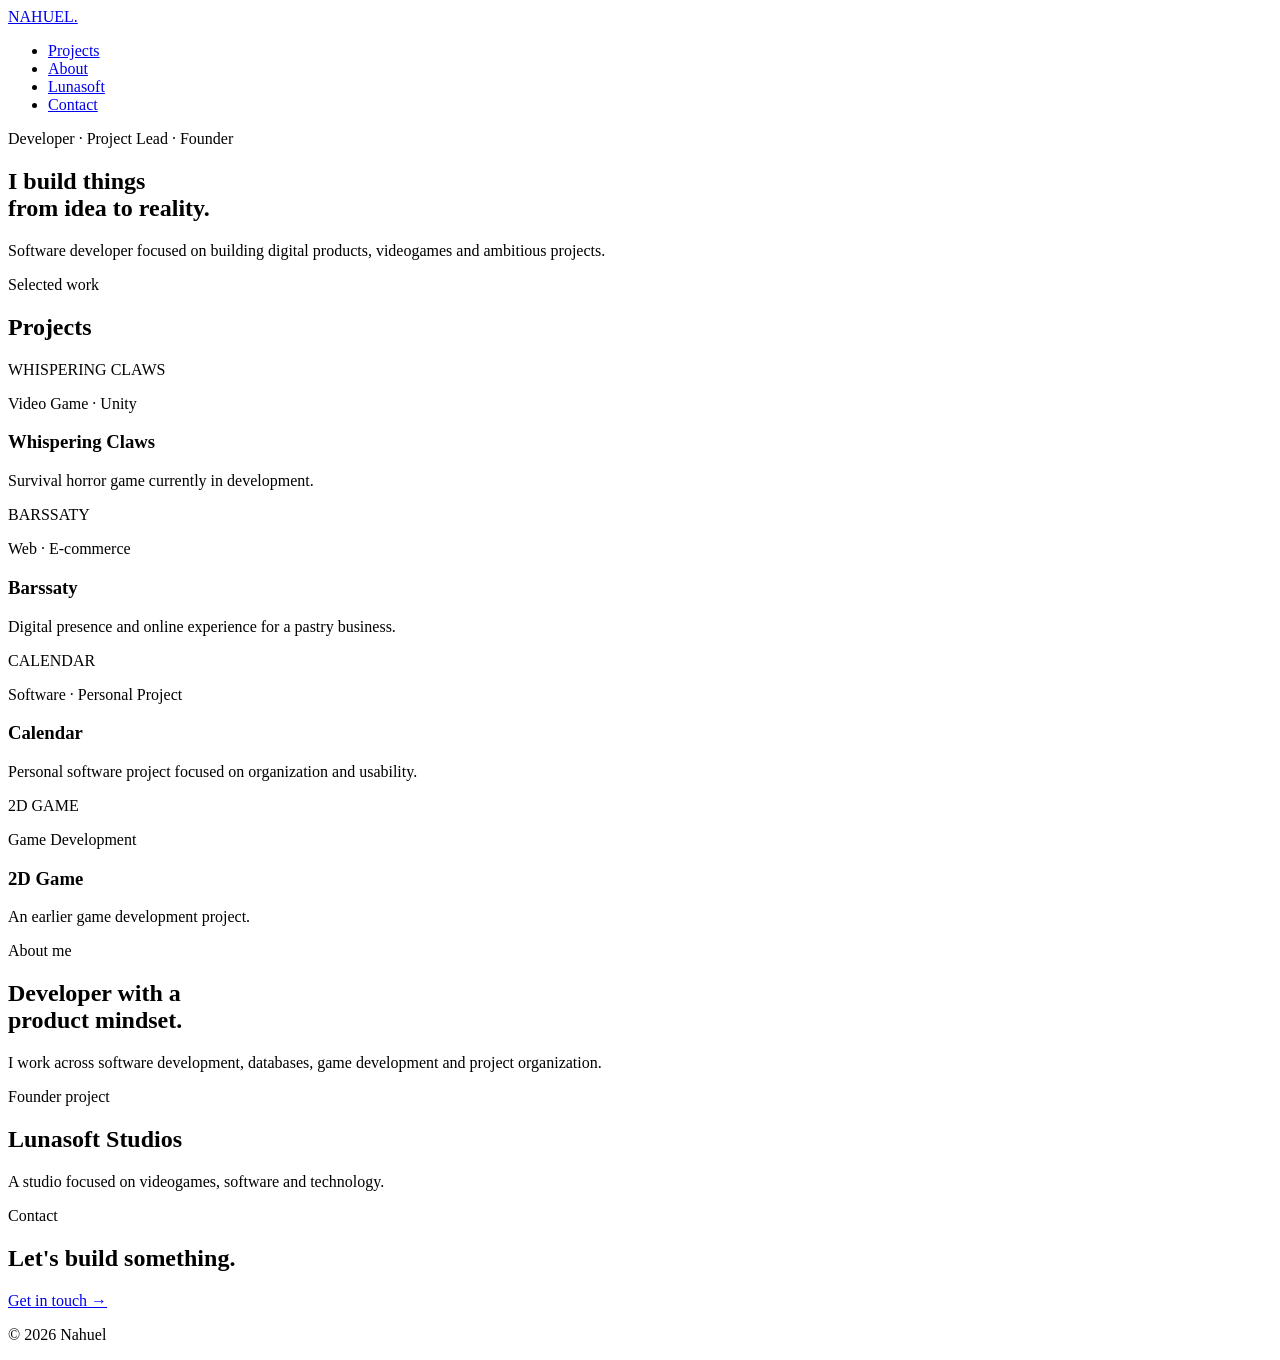
==== index.html @ 661a49e0 "First commit" ====
<!DOCTYPE html>
<html lang="en">
<head>
    <meta charset="UTF-8">
    <meta name="viewport" content="width=device-width, initial-scale=1.0">

    <title>Nahuel — Developer · Project Lead · Founder</title>

    <meta 
        name="description" 
        content="Portfolio of Nahuel — Software Developer, Project Lead and Founder."
    >

    <link rel="stylesheet" href="css/style.css">
</head>

<body>

    <header>
        <nav>
            <a href="/" class="logo">
                NAHUEL.
            </a>

            <ul class="nav-links">
                <li><a href="#projects">Projects</a></li>
                <li><a href="#about">About</a></li>
                <li><a href="#lunasoft">Lunasoft</a></li>
                <li><a href="#contact">Contact</a></li>
            </ul>
        </nav>
    </header>


    <main>

        <!-- HERO -->
        <section id="hero">

            <div class="hero-content">

                <p class="eyebrow">
                    Developer · Project Lead · Founder
                </p>

                <h1>
                    I build things
                    <br>
                    from idea to reality.
                </h1>

                <p class="hero-description">
                    Software developer focused on building digital products,
                    videogames and ambitious projects.
                </p>

            </div>

        </section>


        <!-- PROJECTS -->
        <section id="projects">

            <div class="section-header">
                <p class="eyebrow">Selected work</p>

                <h2>
                    Projects
                </h2>
            </div>


            <div class="projects-grid">

                <!-- Whispering Claws -->
                <article class="project-card">

                    <div class="project-image">
                        <span>WHISPERING CLAWS</span>
                    </div>

                    <div class="project-info">

                        <p class="project-category">
                            Video Game · Unity
                        </p>

                        <h3>
                            Whispering Claws
                        </h3>

                        <p>
                            Survival horror game currently in development.
                        </p>

                    </div>

                </article>


                <!-- Barssaty -->
                <article class="project-card">

                    <div class="project-image">
                        <span>BARSSATY</span>
                    </div>

                    <div class="project-info">

                        <p class="project-category">
                            Web · E-commerce
                        </p>

                        <h3>
                            Barssaty
                        </h3>

                        <p>
                            Digital presence and online experience for a
                            pastry business.
                        </p>

                    </div>

                </article>


                <!-- Calendar -->
                <article class="project-card">

                    <div class="project-image">
                        <span>CALENDAR</span>
                    </div>

                    <div class="project-info">

                        <p class="project-category">
                            Software · Personal Project
                        </p>

                        <h3>
                            Calendar
                        </h3>

                        <p>
                            Personal software project focused on organization
                            and usability.
                        </p>

                    </div>

                </article>


                <!-- 2D Game -->
                <article class="project-card">

                    <div class="project-image">
                        <span>2D GAME</span>
                    </div>

                    <div class="project-info">

                        <p class="project-category">
                            Game Development
                        </p>

                        <h3>
                            2D Game
                        </h3>

                        <p>
                            An earlier game development project.
                        </p>

                    </div>

                </article>

            </div>

        </section>


        <!-- ABOUT -->
        <section id="about">

            <p class="eyebrow">
                About me
            </p>

            <h2>
                Developer with a
                <br>
                product mindset.
            </h2>

            <p>
                I work across software development, databases, game
                development and project organization.
            </p>

        </section>


        <!-- LUNASOFT -->
        <section id="lunasoft">

            <p class="eyebrow">
                Founder project
            </p>

            <h2>
                Lunasoft Studios
            </h2>

            <p>
                A studio focused on videogames, software and technology.
            </p>

        </section>


        <!-- CONTACT -->
        <section id="contact">

            <p class="eyebrow">
                Contact
            </p>

            <h2>
                Let's build something.
            </h2>

            <a href="mailto:TU_EMAIL">
                Get in touch →
            </a>

        </section>

    </main>


    <footer>

        <p>
            © 2026 Nahuel
        </p>

    </footer>


    <script src="js/main.js"></script>

</body>
</html>
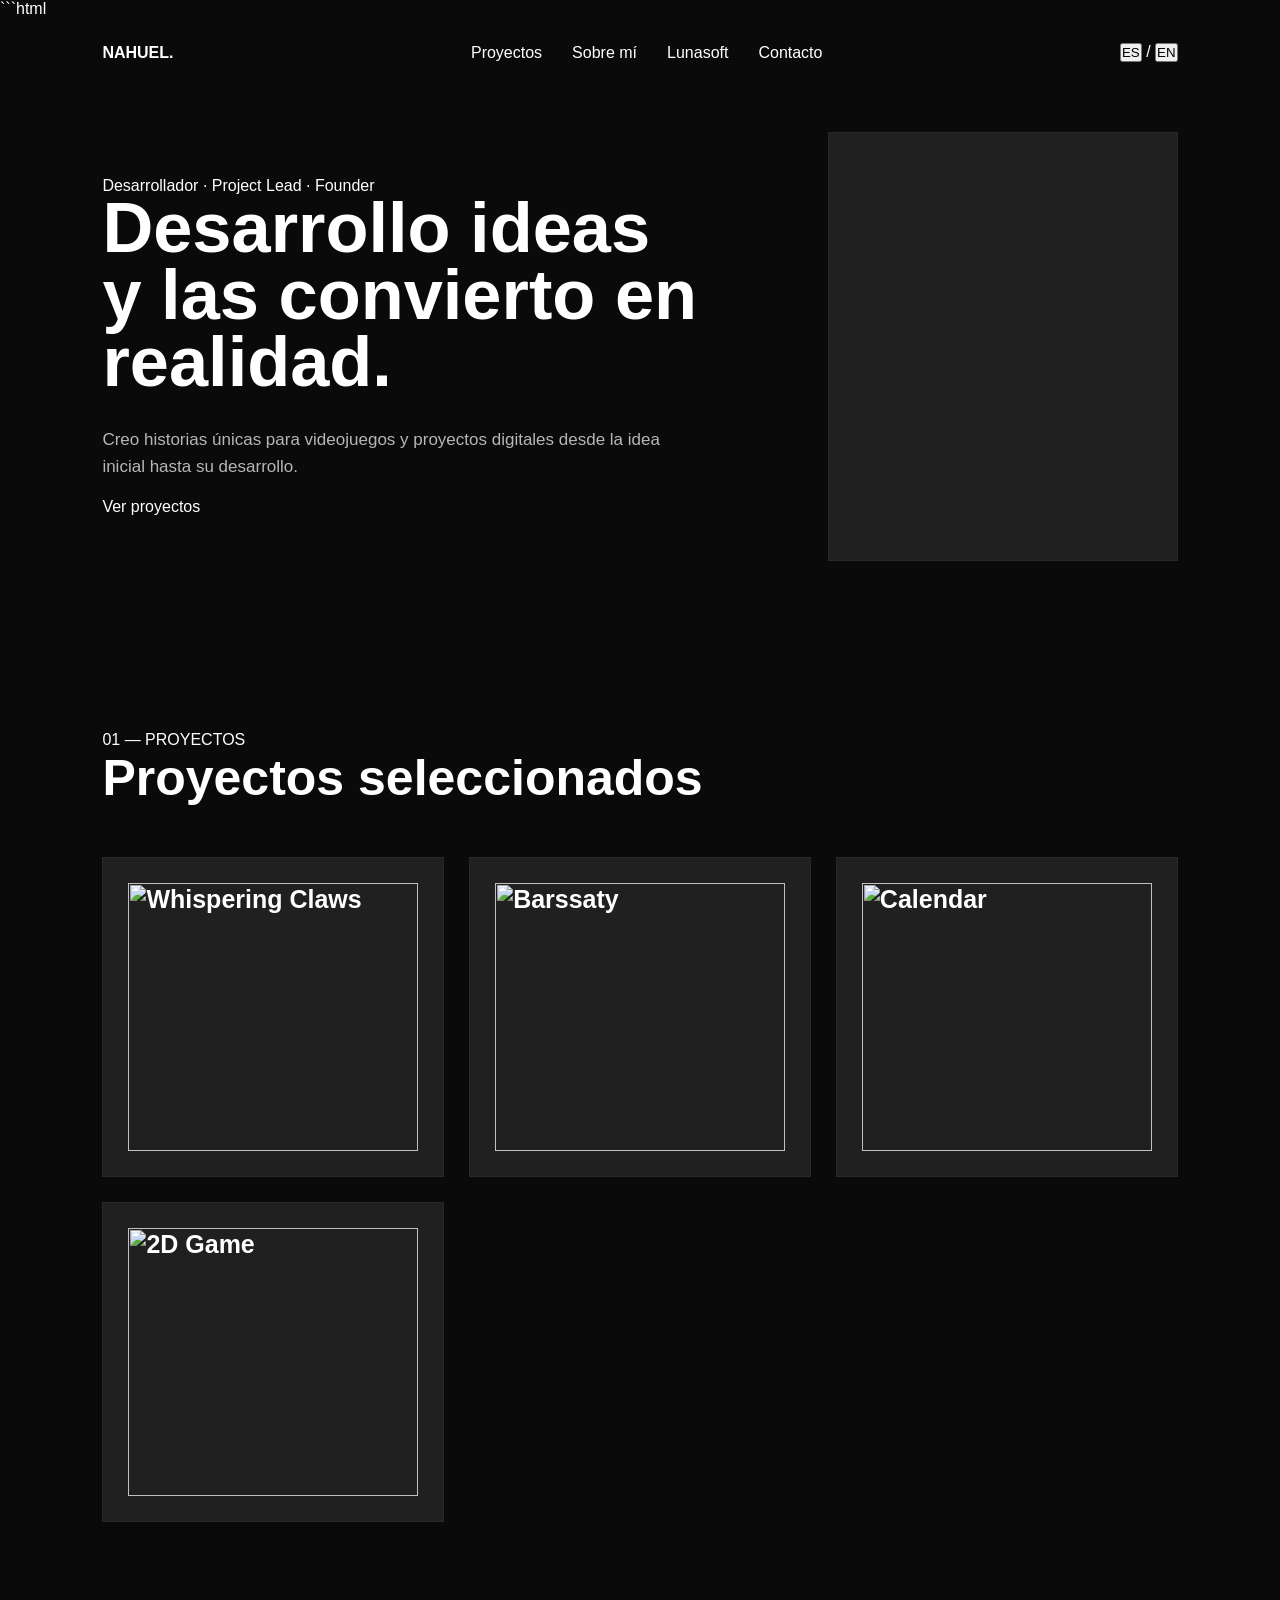
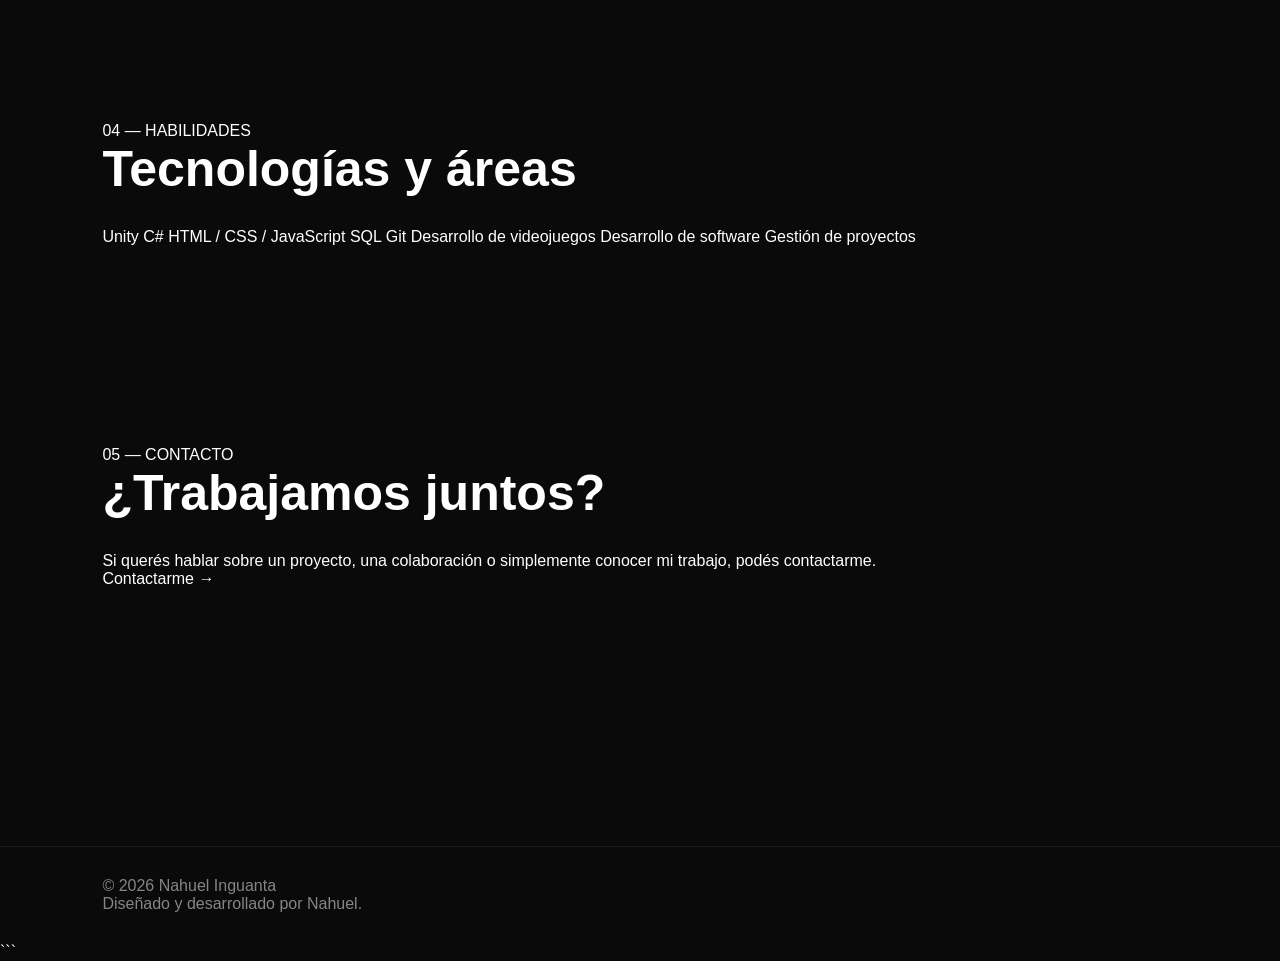
==== commit 182c34e5: "Un cambio para probar." ====
--- a/index.html
+++ b/index.html
@@ -1,257 +1,433 @@
+```html
 <!DOCTYPE html>
-<html lang="en">
+<html lang="es">
+
 <head>
     <meta charset="UTF-8">
     <meta name="viewport" content="width=device-width, initial-scale=1.0">
 
-    <title>Nahuel — Developer · Project Lead · Founder</title>
-
-    <meta 
-        name="description" 
-        content="Portfolio of Nahuel — Software Developer, Project Lead and Founder."
-    >
-
-    <link rel="stylesheet" href="css/style.css">
+    <title>Nahuel Inguanta — Developer · Project Lead · Founder</title>
+
+    <link rel="stylesheet" href="/style.css">
 </head>
 
 <body>
 
+    <!-- =========================
+         NAVBAR
+    ========================== -->
+
     <header>
+
         <nav>
-            <a href="/" class="logo">
+
+            <div class="logo">
                 NAHUEL.
+            </div>
+
+            <div class="nav-links">
+
+                <a href="#projects"
+                   data-es="Proyectos"
+                   data-en="Projects">
+                    Proyectos
+                </a>
+
+                <a href="#about"
+                   data-es="Sobre mí"
+                   data-en="About">
+                    Sobre mí
+                </a>
+
+                <a href="#lunasoft"
+                   data-es="Lunasoft"
+                   data-en="Lunasoft">
+                    Lunasoft
+                </a>
+
+                <a href="#contact"
+                   data-es="Contacto"
+                   data-en="Contact">
+                    Contacto
+                </a>
+
+            </div>
+
+
+            <!-- SELECTOR DE IDIOMA -->
+
+            <div class="language-switch">
+
+                <button id="lang-es">
+                    ES
+                </button>
+
+                <span>/</span>
+
+                <button id="lang-en">
+                    EN
+                </button>
+
+            </div>
+
+        </nav>
+
+    </header>
+
+
+    <!-- =========================
+         HERO
+    ========================== -->
+
+    <main>
+
+        <section class="hero">
+
+            <div class="hero-content">
+
+            <p class="hero-role"
+               data-es="Desarrollador · Project Lead · Founder"
+               data-en="Developer · Project Lead · Founder">
+                Desarrollador · Project Lead · Founder
+            </p>
+
+
+            <h1
+                data-es="Desarrollo ideas y las convierto en realidad."
+                data-en="I turn ideas into reality.">
+                Desarrollo ideas
+                <br>
+                y las convierto en realidad.
+            </h1>
+
+
+            <p class="hero-description"
+               data-es="Creo historias únicas para videojuegos y proyectos digitales desde la idea inicial hasta su desarrollo."
+               data-en="I create unique stories for video games and digital projects from the initial idea to development.">
+                Creo historias únicas para videojuegos y proyectos digitales desde la idea inicial hasta su desarrollo.
+            </p>
+            <br>
+
+            <a href="#projects"
+               class="hero-button"
+               data-es="Ver proyectos"
+               data-en="View projects">
+                Ver proyectos
             </a>
 
-            <ul class="nav-links">
-                <li><a href="#projects">Projects</a></li>
-                <li><a href="#about">About</a></li>
-                <li><a href="#lunasoft">Lunasoft</a></li>
-                <li><a href="#contact">Contact</a></li>
-            </ul>
-        </nav>
-    </header>
-
-
-    <main>
-
-        <!-- HERO -->
-        <section id="hero">
-
-            <div class="hero-content">
-
-                <p class="eyebrow">
-                    Developer · Project Lead · Founder
-                </p>
-
-                <h1>
-                    I build things
-                    <br>
-                    from idea to reality.
-                </h1>
-
-                <p class="hero-description">
-                    Software developer focused on building digital products,
-                    videogames and ambitious projects.
-                </p>
-
-            </div>
+            </div>
+
+            <!-- Cuando tengas tu foto, reemplazá este div por: <img src="assets/images/nahuel.jpg" alt="Nahuel Inguanta"> -->
+            <div class="hero-photo" aria-label="Espacio reservado para tu fotografía"></div>
 
         </section>
 
 
-        <!-- PROJECTS -->
-        <section id="projects">
+        <!-- =========================
+             PROJECTS
+        ========================== -->
+
+        <section id="projects" class="projects">
+
+    <div class="section-header">
+
+        <p
+            data-es="01 — PROYECTOS"
+            data-en="01 — PROJECTS">
+            01 — PROYECTOS
+        </p>
+
+        <h2
+            data-es="Proyectos seleccionados"
+            data-en="Selected projects">
+            Proyectos seleccionados
+        </h2>
+
+    </div>
+
+
+    <div class="projects-grid">
+
+        <!-- WHISPERING CLAWS -->
+
+        <a href="projects/whispering-claws.html" class="project-card">
+
+            <div class="project-image">
+                <img
+                    src="assets/images/whispering-claws.jpg"
+                    alt="Whispering Claws">
+            </div>
+
+            <div class="project-info">
+
+                <span
+                    data-es="Videojuego · Horror"
+                    data-en="Video game · Horror">
+                    Videojuego · Horror
+                </span>
+
+                <h3>
+                    Whispering Claws
+                </h3>
+
+                <p
+                    data-es="Videojuego de horror en primera persona desarrollado en Unity."
+                    data-en="First-person horror game developed in Unity.">
+                    Videojuego de horror en primera persona desarrollado en Unity.
+                </p>
+
+                <span class="project-link"
+                    data-es="Ver proyecto →"
+                    data-en="View project →">
+                    Ver proyecto →
+                </span>
+
+            </div>
+
+        </a>
+
+
+        <!-- BARSSATY -->
+
+        <a href="projects/barssaty.html" class="project-card">
+
+            <div class="project-image">
+                <img
+                    src="assets/images/barssaty.jpg"
+                    alt="Barssaty">
+            </div>
+
+            <div class="project-info">
+
+                <span
+                    data-es="Desarrollo web"
+                    data-en="Web development">
+                    Desarrollo web
+                </span>
+
+                <h3>
+                    Barssaty
+                </h3>
+
+                <p
+                    data-es="Sitio web para un emprendimiento de pastelería."
+                    data-en="Website for a pastry business.">
+                    Sitio web para un emprendimiento de pastelería.
+                </p>
+
+                <span class="project-link"
+                    data-es="Ver proyecto →"
+                    data-en="View project →">
+                    Ver proyecto →
+                </span>
+
+            </div>
+
+        </a>
+
+
+        <!-- CALENDAR -->
+
+        <a href="projects/calendar.html" class="project-card">
+
+            <div class="project-image">
+                <img
+                    src="assets/images/calendar.jpg"
+                    alt="Calendar">
+            </div>
+
+            <div class="project-info">
+
+                <span
+                    data-es="Software · Aplicación"
+                    data-en="Software · Application">
+                    Software · Aplicación
+                </span>
+
+                <h3>
+                    Calendar
+                </h3>
+
+                <p
+                    data-es="Aplicación para organizar eventos y fechas."
+                    data-en="Application for organizing events and dates.">
+                    Aplicación para organizar eventos y fechas.
+                </p>
+
+                <span class="project-link"
+                    data-es="Ver proyecto →"
+                    data-en="View project →">
+                    Ver proyecto →
+                </span>
+
+            </div>
+
+        </a>
+
+
+        <!-- 2D GAME -->
+
+        <a href="projects/2d-game.html" class="project-card">
+
+            <div class="project-image">
+                <img
+                    src="assets/images/2d-game.jpg"
+                    alt="2D Game">
+            </div>
+
+            <div class="project-info">
+
+                <span
+                    data-es="Videojuego · 2D"
+                    data-en="Video game · 2D">
+                    Videojuego · 2D
+                </span>
+
+                <h3>
+                    2D Game
+                </h3>
+
+                <p
+                    data-es="Videojuego 2D desarrollado como proyecto personal."
+                    data-en="2D video game developed as a personal project.">
+                    Videojuego 2D desarrollado como proyecto personal.
+                </p>
+
+                <span class="project-link"
+                    data-es="Ver proyecto →"
+                    data-en="View project →">
+                    Ver proyecto →
+                </span>
+
+            </div>
+
+        </a>
+
+
+    </div>
+
+</section>
+
+
+        <!-- =========================
+             SKILLS
+        ========================== -->
+
+        <section class="skills">
 
             <div class="section-header">
-                <p class="eyebrow">Selected work</p>
-
-                <h2>
-                    Projects
+
+                <p
+                    data-es="04 — HABILIDADES"
+                    data-en="04 — SKILLS">
+                    04 — HABILIDADES
+                </p>
+
+                <h2
+                    data-es="Tecnologías y áreas"
+                    data-en="Technologies and areas">
+                    Tecnologías y áreas
                 </h2>
-            </div>
-
-
-            <div class="projects-grid">
-
-                <!-- Whispering Claws -->
-                <article class="project-card">
-
-                    <div class="project-image">
-                        <span>WHISPERING CLAWS</span>
-                    </div>
-
-                    <div class="project-info">
-
-                        <p class="project-category">
-                            Video Game · Unity
-                        </p>
-
-                        <h3>
-                            Whispering Claws
-                        </h3>
-
-                        <p>
-                            Survival horror game currently in development.
-                        </p>
-
-                    </div>
-
-                </article>
-
-
-                <!-- Barssaty -->
-                <article class="project-card">
-
-                    <div class="project-image">
-                        <span>BARSSATY</span>
-                    </div>
-
-                    <div class="project-info">
-
-                        <p class="project-category">
-                            Web · E-commerce
-                        </p>
-
-                        <h3>
-                            Barssaty
-                        </h3>
-
-                        <p>
-                            Digital presence and online experience for a
-                            pastry business.
-                        </p>
-
-                    </div>
-
-                </article>
-
-
-                <!-- Calendar -->
-                <article class="project-card">
-
-                    <div class="project-image">
-                        <span>CALENDAR</span>
-                    </div>
-
-                    <div class="project-info">
-
-                        <p class="project-category">
-                            Software · Personal Project
-                        </p>
-
-                        <h3>
-                            Calendar
-                        </h3>
-
-                        <p>
-                            Personal software project focused on organization
-                            and usability.
-                        </p>
-
-                    </div>
-
-                </article>
-
-
-                <!-- 2D Game -->
-                <article class="project-card">
-
-                    <div class="project-image">
-                        <span>2D GAME</span>
-                    </div>
-
-                    <div class="project-info">
-
-                        <p class="project-category">
-                            Game Development
-                        </p>
-
-                        <h3>
-                            2D Game
-                        </h3>
-
-                        <p>
-                            An earlier game development project.
-                        </p>
-
-                    </div>
-
-                </article>
+
+            </div>
+
+
+            <div class="skills-list">
+
+                <span>Unity</span>
+                <span>C#</span>
+                <span>HTML / CSS / JavaScript</span>
+                <span>SQL</span>
+                <span>Git</span>
+                <span
+                    data-es="Desarrollo de videojuegos"
+                    data-en="Game development">
+                    Desarrollo de videojuegos
+                </span>
+
+                <span
+                    data-es="Desarrollo de software"
+                    data-en="Software development">
+                    Desarrollo de software
+                </span>
+
+                <span
+                    data-es="Gestión de proyectos"
+                    data-en="Project management">
+                    Gestión de proyectos
+                </span>
 
             </div>
 
         </section>
 
 
-        <!-- ABOUT -->
-        <section id="about">
-
-            <p class="eyebrow">
-                About me
+        <!-- =========================
+             CONTACT
+        ========================== -->
+
+        <section id="contact" class="contact">
+
+            <div class="section-header">
+
+                <p
+                    data-es="05 — CONTACTO"
+                    data-en="05 — CONTACT">
+                    05 — CONTACTO
+                </p>
+
+                <h2
+                    data-es="¿Trabajamos juntos?"
+                    data-en="Let's build something together.">
+                    ¿Trabajamos juntos?
+                </h2>
+
+            </div>
+
+
+            <p
+                data-es="Si querés hablar sobre un proyecto, una colaboración o simplemente conocer mi trabajo, podés contactarme."
+                data-en="If you'd like to talk about a project, a collaboration, or simply learn more about my work, feel free to contact me.">
+                Si querés hablar sobre un proyecto, una colaboración
+                o simplemente conocer mi trabajo, podés contactarme.
             </p>
 
-            <h2>
-                Developer with a
-                <br>
-                product mindset.
-            </h2>
-
-            <p>
-                I work across software development, databases, game
-                development and project organization.
-            </p>
+
+            <a href="mailto:tuemail@email.com"
+               data-es="Contactarme →"
+               data-en="Get in touch →">
+                Contactarme →
+            </a>
 
         </section>
 
-
-        <!-- LUNASOFT -->
-        <section id="lunasoft">
-
-            <p class="eyebrow">
-                Founder project
-            </p>
-
-            <h2>
-                Lunasoft Studios
-            </h2>
-
-            <p>
-                A studio focused on videogames, software and technology.
-            </p>
-
-        </section>
-
-
-        <!-- CONTACT -->
-        <section id="contact">
-
-            <p class="eyebrow">
-                Contact
-            </p>
-
-            <h2>
-                Let's build something.
-            </h2>
-
-            <a href="mailto:TU_EMAIL">
-                Get in touch →
-            </a>
-
-        </section>
-
     </main>
 
 
+    <!-- =========================
+         FOOTER
+    ========================== -->
+
     <footer>
 
         <p>
-            © 2026 Nahuel
+            © 2026 Nahuel Inguanta
         </p>
 
+        <p
+            data-es="Diseñado y desarrollado por Nahuel."
+            data-en="Designed and developed by Nahuel.">
+            Diseñado y desarrollado por Nahuel.
+        </p>
+
     </footer>
 
 
-    <script src="js/main.js"></script>
+    <!-- JAVASCRIPT -->
+
+    <script src="/main.js"></script>
 
 </body>
-</html>+
+</html>
+```
--- a/style.css
+++ b/style.css
@@ -0,0 +1,124 @@
+* {
+    margin: 0;
+    padding: 0;
+    box-sizing: border-box;
+}
+
+html { scroll-behavior: smooth; }
+body { font-family: Arial, sans-serif; background: #0a0a0a; color: #ffffff; }
+a { color: inherit; text-decoration: none; }
+ul { list-style: none; }
+section { padding: 100px 8%; }
+nav { padding: 25px 8%; display: flex; justify-content: space-between; align-items: center; }
+.logo { font-weight: bold; }
+.nav-links { display: flex; gap: 30px; }
+.hero-content { max-width: 900px; padding: 100px 0; }
+.eyebrow { text-transform: uppercase; letter-spacing: 0.15em; font-size: 12px; margin-bottom: 20px; opacity: 0.6; }
+h1 { font-size: clamp(50px, 8vw, 100px); line-height: 0.95; margin-bottom: 30px; }
+h2 { font-size: 50px; margin-bottom: 30px; }
+.hero-description { max-width: 600px; font-size: 20px; line-height: 1.6; opacity: 0.7; }
+.projects-grid { display: grid; grid-template-columns: repeat(2, 1fr); gap: 25px; margin-top: 50px; }
+.project-card { border: 1px solid #292929; background: #111111; }
+.project-image { height: 300px; display: flex; align-items: flex-end; padding: 25px; background: #202020; font-size: 25px; font-weight: bold; }
+.project-info { padding: 25px; }
+.project-category { font-size: 12px; opacity: 0.5; margin-bottom: 10px; }
+.project-info h3 { font-size: 24px; margin-bottom: 10px; }
+.project-info p { opacity: 0.6; }
+#about { max-width: 1000px; }
+#lunasoft { background: #111111; }
+#contact { min-height: 500px; }
+footer { padding: 30px 8%; border-top: 1px solid #292929; opacity: 0.5; }
+
+/* Distribución: se mantiene la estética original y solo cambia el tamaño/orden de los bloques. */
+.hero {
+    display: grid;
+    grid-template-columns: minmax(0, 2fr) minmax(220px, 1fr);
+    gap: 25px;
+    align-items: stretch;
+    padding-top: 45px;
+    padding-bottom: 70px;
+}
+
+.hero-content {
+    max-width: none;
+    padding: 45px 0;
+}
+
+.hero h1 { font-size: clamp(46px, 5.5vw, 78px); }
+.hero .hero-description { font-size: 17px; }
+
+.hero-photo {
+    min-height: 360px;
+    background: #202020;
+    border: 1px solid #292929;
+}
+
+.projects-grid {
+    grid-template-columns: repeat(3, minmax(0, 1fr));
+    gap: 25px;
+    overflow: visible;
+}
+
+.project-card {
+    position: relative;
+    height: 320px;
+    overflow: hidden;
+    transition: transform 380ms cubic-bezier(.2, .75, .25, 1), background-color 380ms ease;
+}
+
+.project-card:nth-child(3n + 1):hover {
+    transform: scaleX(2.1);
+    transform-origin: left center;
+    z-index: 1;
+}
+
+.project-card:nth-child(3n + 2):hover {
+    transform: scaleX(1.7);
+    transform-origin: center;
+    z-index: 1;
+}
+
+.project-card:nth-child(3n):hover {
+    transform: scaleX(2.1);
+    transform-origin: right center;
+    z-index: 1;
+}
+
+.project-image {
+    position: absolute;
+    inset: 0;
+    height: auto;
+    transition: opacity 250ms ease;
+}
+
+.project-image img {
+    width: 100%;
+    height: 100%;
+    object-fit: cover;
+}
+
+.project-info {
+    position: relative;
+    height: 100%;
+    display: flex;
+    flex-direction: column;
+    justify-content: flex-end;
+    opacity: 0;
+    transform: translateY(16px);
+    transition: opacity 220ms ease 80ms, transform 300ms ease 80ms;
+}
+
+.project-card:hover { background: #111111; }
+.project-card:hover .project-image { opacity: .2; }
+.project-card:hover .project-info { opacity: 1; transform: translateY(0); }
+
+@media (max-width: 760px) {
+    .hero { grid-template-columns: 1fr; }
+    .hero-photo { min-height: 280px; }
+    .projects-grid { grid-template-columns: repeat(2, minmax(0, 1fr)); }
+}
+
+@media (max-width: 520px) {
+    .projects-grid { grid-template-columns: 1fr; }
+    .project-card:hover { transform: none; }
+}
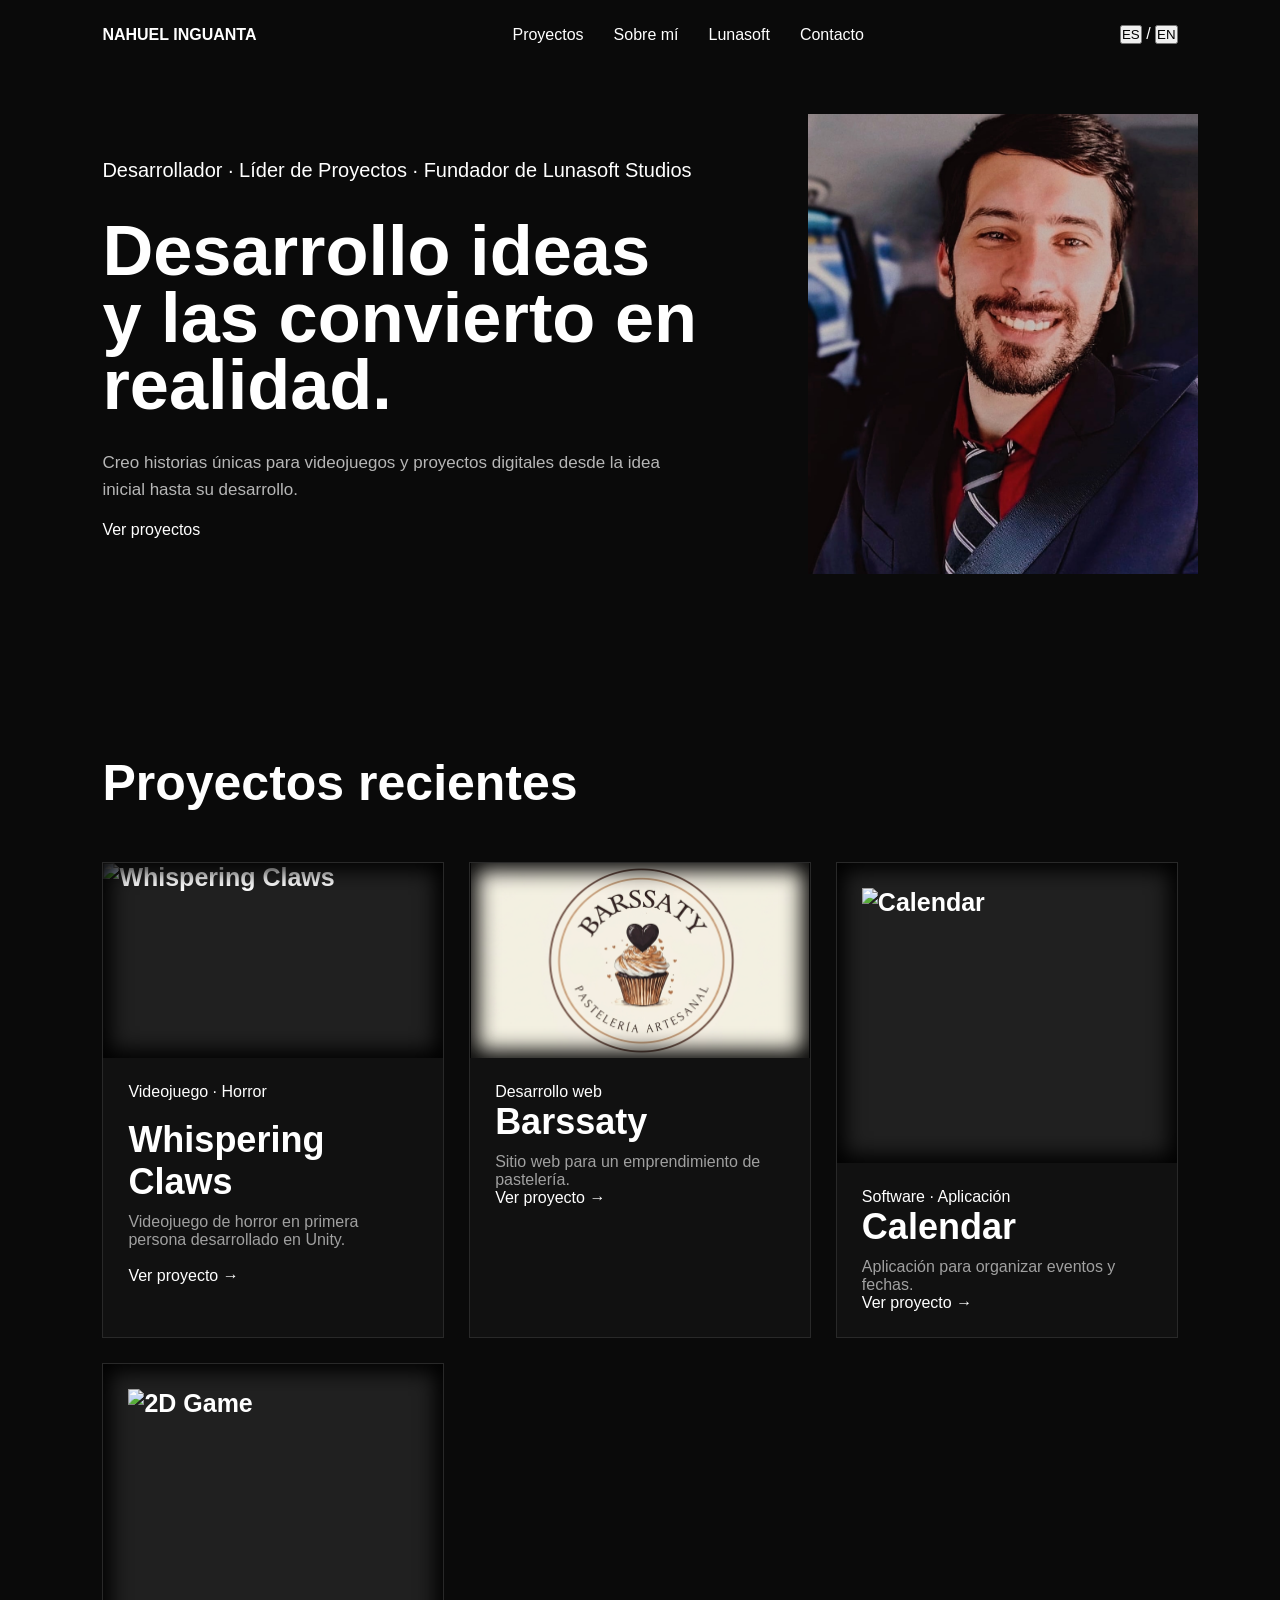
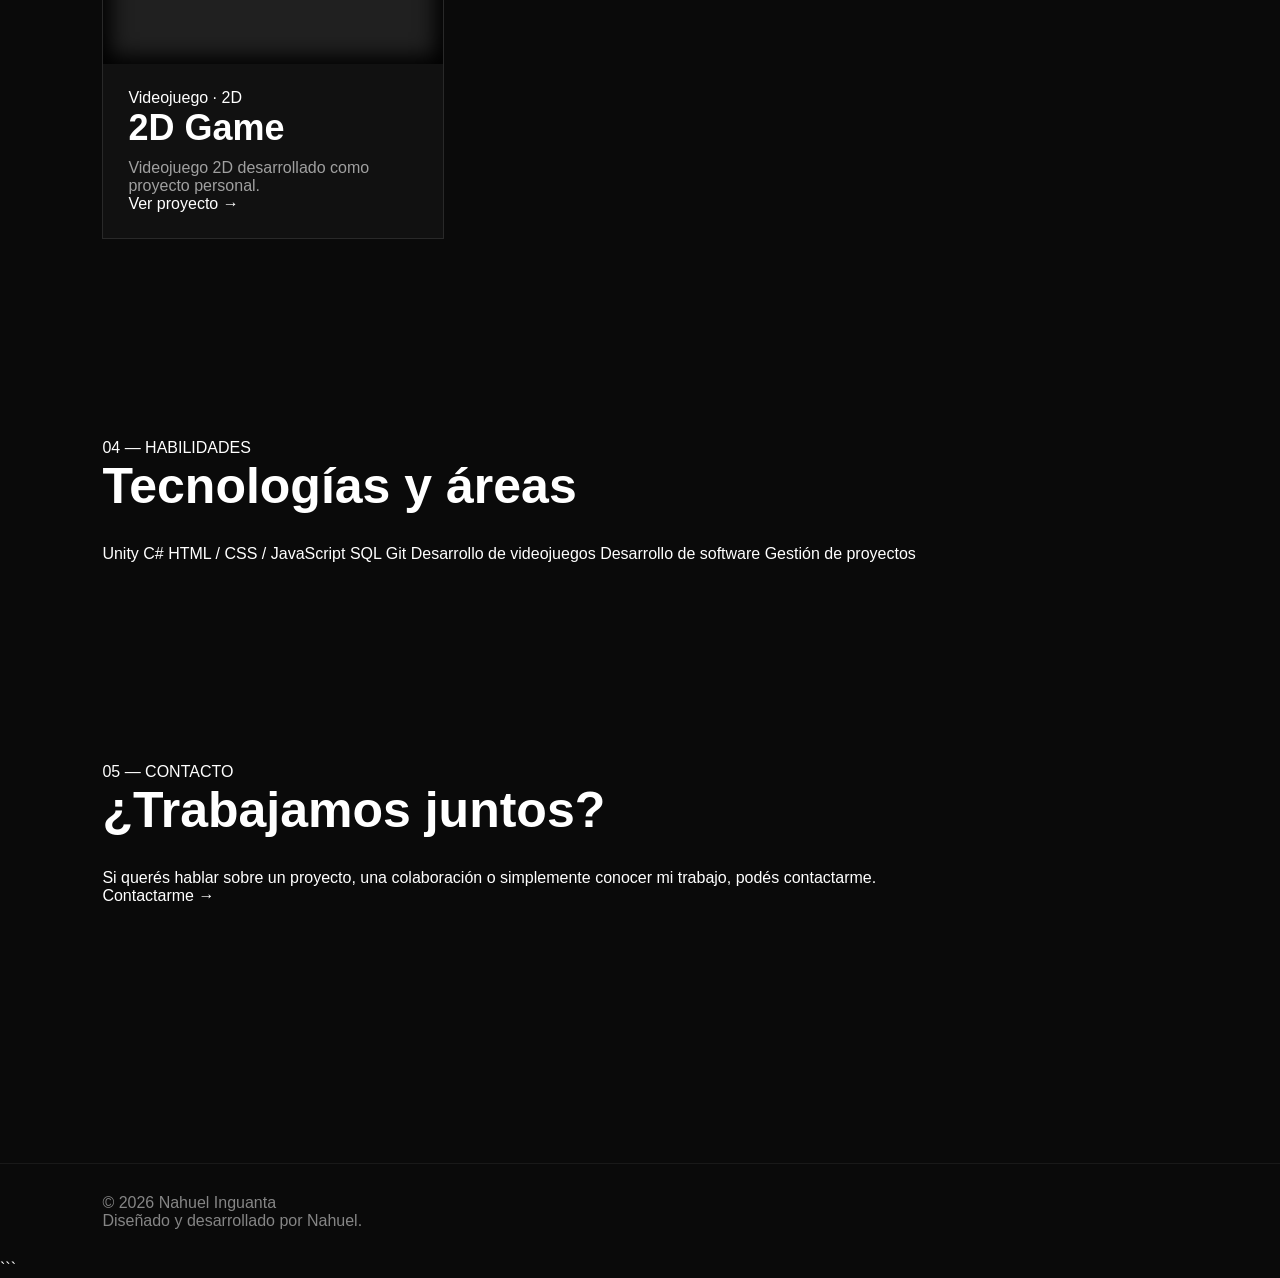
==== commit 0a8c915a: "Se ajustaron imágenes y cambios en el portfolio." ====
--- a/index.html
+++ b/index.html
@@ -1,4 +1,3 @@
-```html
 <!DOCTYPE html>
 <html lang="es">
 
@@ -22,7 +21,7 @@
         <nav>
 
             <div class="logo">
-                NAHUEL.
+                NAHUEL INGUANTA
             </div>
 
             <div class="nav-links">
@@ -35,7 +34,7 @@
 
                 <a href="#about"
                    data-es="Sobre mí"
-                   data-en="About">
+                   data-en="About me">
                     Sobre mí
                 </a>
 
@@ -86,15 +85,16 @@
             <div class="hero-content">
 
             <p class="hero-role"
-               data-es="Desarrollador · Project Lead · Founder"
-               data-en="Developer · Project Lead · Founder">
-                Desarrollador · Project Lead · Founder
-            </p>
+               data-es="Desarrollador · Líder de Proyectos · Fundador de Lunasoft Studios"
+               data-en="Developer · Project Lead · Founder of Lunasoft Studios">
+                Desarrollador · Líder de Proyectos · Fundador de Lunasoft Studios
+            </p><br>
+            <br>
 
 
             <h1
                 data-es="Desarrollo ideas y las convierto en realidad."
-                data-en="I turn ideas into reality.">
+                data-en="I develop ideas and adapt them into reality.">
                 Desarrollo ideas
                 <br>
                 y las convierto en realidad.
@@ -117,8 +117,9 @@
 
             </div>
 
-            <!-- Cuando tengas tu foto, reemplazá este div por: <img src="assets/images/nahuel.jpg" alt="Nahuel Inguanta"> -->
-            <div class="hero-photo" aria-label="Espacio reservado para tu fotografía"></div>
+            <div class="hero-photo">
+                <img src="./Images/Portfolio_image.jpg" alt="Nahuel Inguanta">
+            </div>
 
         </section>
 
@@ -130,17 +131,10 @@
         <section id="projects" class="projects">
 
     <div class="section-header">
-
-        <p
-            data-es="01 — PROYECTOS"
-            data-en="01 — PROJECTS">
-            01 — PROYECTOS
-        </p>
-
         <h2
-            data-es="Proyectos seleccionados"
-            data-en="Selected projects">
-            Proyectos seleccionados
+            data-es="Proyectos recientes"
+            data-en="Recent projects">
+            Proyectos recientes
         </h2>
 
     </div>
@@ -154,8 +148,9 @@
 
             <div class="project-image">
                 <img
-                    src="assets/images/whispering-claws.jpg"
-                    alt="Whispering Claws">
+                    src="./Images/whispering_claws.jpg"
+                    alt="Whispering Claws"
+                    class="whispering-image">
             </div>
 
             <div class="project-info">
@@ -165,6 +160,8 @@
                     data-en="Video game · Horror">
                     Videojuego · Horror
                 </span>
+                <br>
+                <br>
 
                 <h3>
                     Whispering Claws
@@ -175,7 +172,7 @@
                     data-en="First-person horror game developed in Unity.">
                     Videojuego de horror en primera persona desarrollado en Unity.
                 </p>
-
+                <br>
                 <span class="project-link"
                     data-es="Ver proyecto →"
                     data-en="View project →">
@@ -193,8 +190,9 @@
 
             <div class="project-image">
                 <img
-                    src="assets/images/barssaty.jpg"
-                    alt="Barssaty">
+                    src="./Images/Barssaty.jpeg"
+                    alt="Barssaty"
+                    class="barssaty-image">
             </div>
 
             <div class="project-info">
--- a/style.css
+++ b/style.css
@@ -22,7 +22,7 @@
 .project-image { height: 300px; display: flex; align-items: flex-end; padding: 25px; background: #202020; font-size: 25px; font-weight: bold; }
 .project-info { padding: 25px; }
 .project-category { font-size: 12px; opacity: 0.5; margin-bottom: 10px; }
-.project-info h3 { font-size: 24px; margin-bottom: 10px; }
+.project-info h3 { font-size: 36px; margin-bottom: 10px; }
 .project-info p { opacity: 0.6; }
 #about { max-width: 1000px; }
 #lunasoft { background: #111111; }
@@ -32,7 +32,7 @@
 /* Distribución: se mantiene la estética original y solo cambia el tamaño/orden de los bloques. */
 .hero {
     display: grid;
-    grid-template-columns: minmax(0, 2fr) minmax(220px, 1fr);
+    grid-template-columns: minmax(0, 1.55fr) minmax(280px, 1fr);
     gap: 25px;
     align-items: stretch;
     padding-top: 45px;
@@ -48,10 +48,20 @@
 .hero .hero-description { font-size: 17px; }
 
 .hero-photo {
-    min-height: 360px;
-    background: #202020;
-    border: 1px solid #292929;
+    width: 390px;
+    height: 460px;
+    min-width: 0;
+    overflow: hidden;
+    margin-left: 42px;
 }
+
+.hero-photo img {
+    display: block;
+    width: 100%;
+    height: 100%;
+    object-fit: cover;
+}
+
 
 .projects-grid {
     grid-template-columns: repeat(3, minmax(0, 1fr));
@@ -61,34 +71,28 @@
 
 .project-card {
     position: relative;
-    height: 320px;
-    overflow: hidden;
-    transition: transform 380ms cubic-bezier(.2, .75, .25, 1), background-color 380ms ease;
+    overflow: visible;
+    transition: transform 220ms ease, border-color 220ms ease, box-shadow 220ms ease;
 }
 
-.project-card:nth-child(3n + 1):hover {
-    transform: scaleX(2.1);
-    transform-origin: left center;
-    z-index: 1;
-}
-
-.project-card:nth-child(3n + 2):hover {
-    transform: scaleX(1.7);
-    transform-origin: center;
-    z-index: 1;
-}
-
-.project-card:nth-child(3n):hover {
-    transform: scaleX(2.1);
-    transform-origin: right center;
+.project-card:hover {
+    transform: scale(1.025);
+    border-color: #ffffff;
+    box-shadow: 0 0 0 1px #ffffff, 0 0 22px rgba(255, 255, 255, .35);
     z-index: 1;
 }
 
 .project-image {
+    position: relative;
+    height: 300px;
+}
+
+.project-image::after {
+    content: "";
     position: absolute;
     inset: 0;
-    height: auto;
-    transition: opacity 250ms ease;
+    pointer-events: none;
+    box-shadow: inset 0 0 20px 8px rgba(0, 0, 0, 0.98);
 }
 
 .project-image img {
@@ -99,26 +103,39 @@
 
 .project-info {
     position: relative;
-    height: 100%;
-    display: flex;
-    flex-direction: column;
-    justify-content: flex-end;
-    opacity: 0;
-    transform: translateY(16px);
-    transition: opacity 220ms ease 80ms, transform 300ms ease 80ms;
+    height: auto;
+    display: block;
+    opacity: 1;
+    transform: none;
+    transition: none;
 }
-
-.project-card:hover { background: #111111; }
-.project-card:hover .project-image { opacity: .2; }
-.project-card:hover .project-info { opacity: 1; transform: translateY(0); }
 
 @media (max-width: 760px) {
     .hero { grid-template-columns: 1fr; }
-    .hero-photo { min-height: 280px; }
+    .hero-photo { width: 100%; max-width: 358px; height: 360px; margin-left: 0; }
     .projects-grid { grid-template-columns: repeat(2, minmax(0, 1fr)); }
 }
 
 @media (max-width: 520px) {
     .projects-grid { grid-template-columns: 1fr; }
-    .project-card:hover { transform: none; }
 }
+
+.hero-role{
+    font-size: 20px;
+}
+
+.project-card .project-image img.barssaty-image {
+    display: block;
+    width: 100%;
+    height: 100%;
+    object-fit: contain;
+    object-position: center;
+}
+
+.project-card .project-image:has(img.barssaty-image),
+.project-card .project-image:has(img.whispering-image) {
+    height: auto;
+    aspect-ratio: 1232 / 706;
+    padding: 0;
+    display: block;
+}
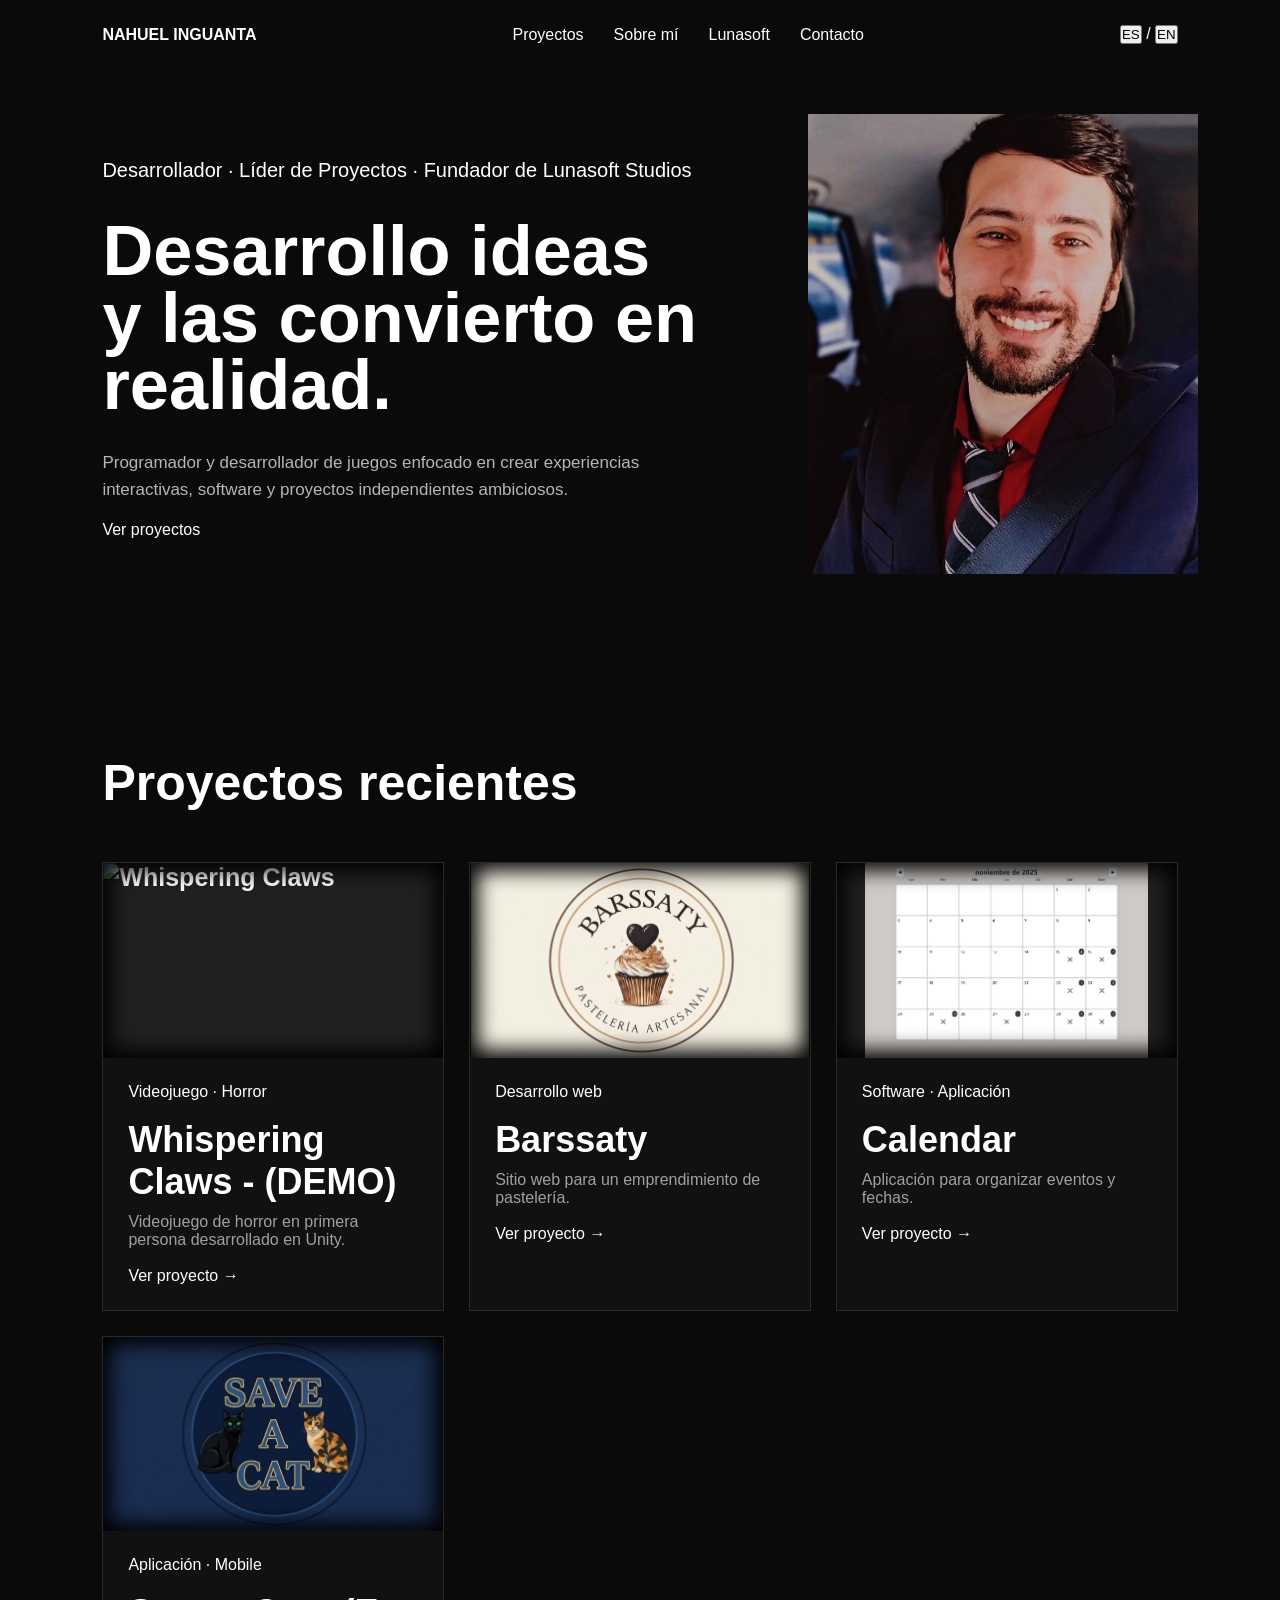
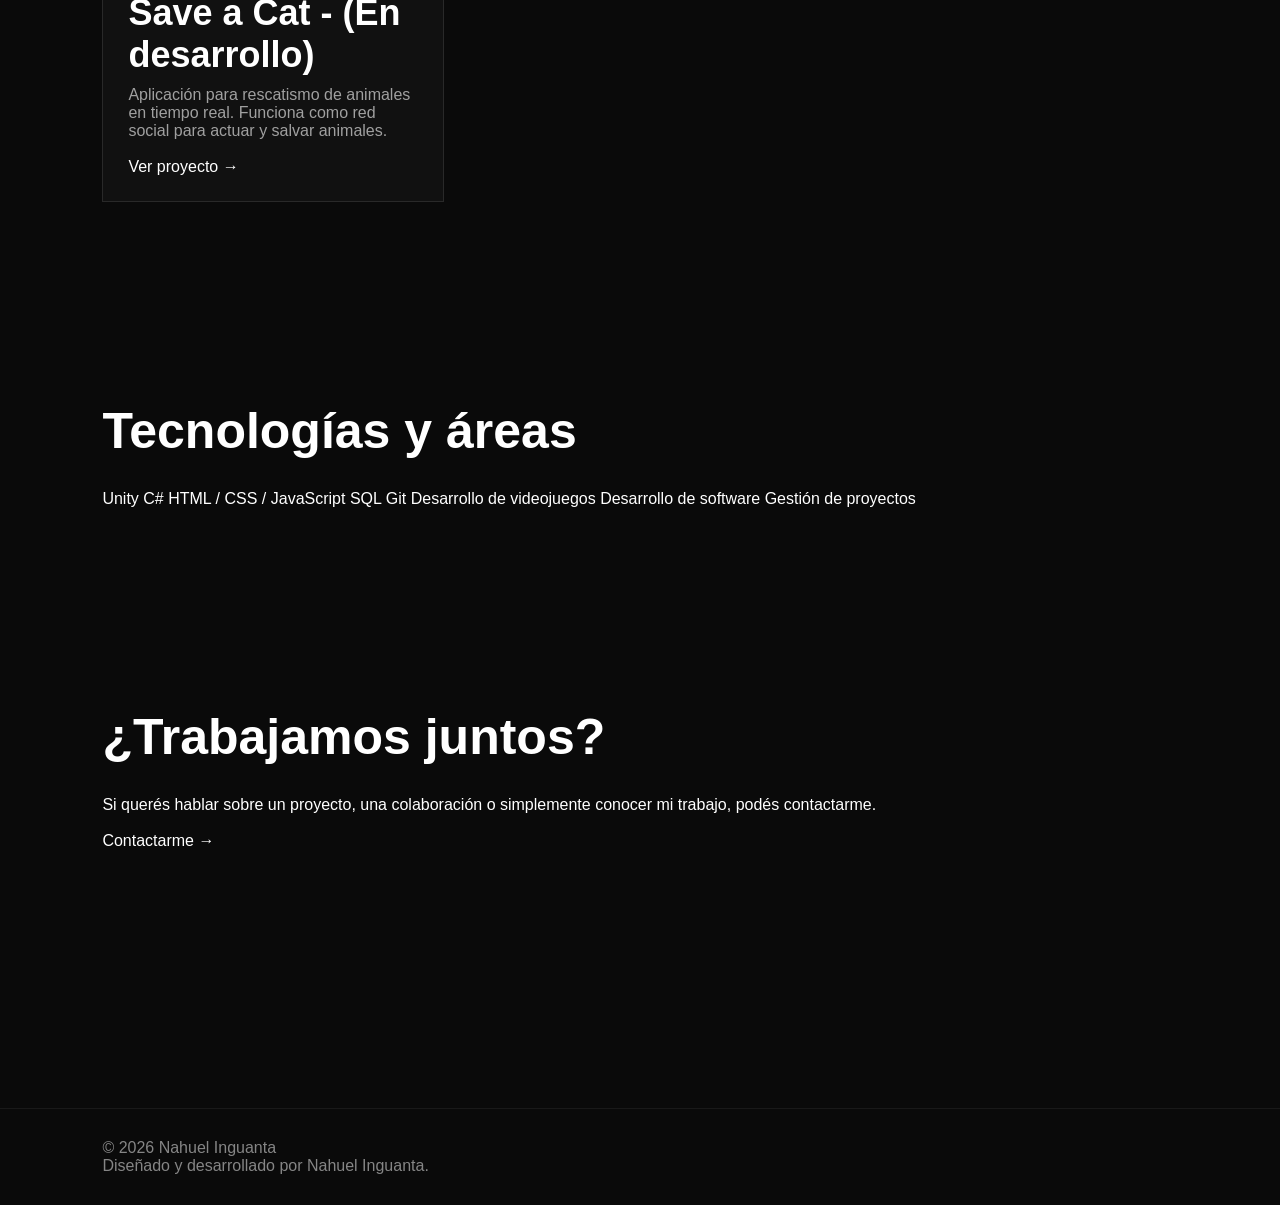
==== commit 6d1c6ed5: "Más ajustes para ir dejando bien el Portfolio" ====
--- a/index.html
+++ b/index.html
@@ -10,7 +10,7 @@
     <link rel="stylesheet" href="/style.css">
 </head>
 
-<body>
+<body id="top">
 
     <!-- =========================
          NAVBAR
@@ -20,9 +20,9 @@
 
         <nav>
 
-            <div class="logo">
+            <a class="logo" href="#top" aria-label="Volver al inicio">
                 NAHUEL INGUANTA
-            </div>
+            </a>
 
             <div class="nav-links">
 
@@ -102,9 +102,9 @@
 
 
             <p class="hero-description"
-               data-es="Creo historias únicas para videojuegos y proyectos digitales desde la idea inicial hasta su desarrollo."
-               data-en="I create unique stories for video games and digital projects from the initial idea to development.">
-                Creo historias únicas para videojuegos y proyectos digitales desde la idea inicial hasta su desarrollo.
+               data-es="Programador y desarrollador de juegos enfocado en crear experiencias interactivas, software y proyectos independientes ambiciosos."
+               data-en="Programmer and game developer focused on creating interactive experiences, software and ambitious independent projects.">
+                Programador y desarrollador de juegos enfocado en crear experiencias interactivas, software y proyectos independientes ambiciosos.
             </p>
             <br>
 
@@ -164,7 +164,7 @@
                 <br>
 
                 <h3>
-                    Whispering Claws
+                    Whispering Claws - (DEMO)
                 </h3>
 
                 <p
@@ -202,6 +202,8 @@
                     data-en="Web development">
                     Desarrollo web
                 </span>
+                <br>
+                <br>
 
                 <h3>
                     Barssaty
@@ -212,6 +214,7 @@
                     data-en="Website for a pastry business.">
                     Sitio web para un emprendimiento de pastelería.
                 </p>
+                <br>
 
                 <span class="project-link"
                     data-es="Ver proyecto →"
@@ -230,7 +233,7 @@
 
             <div class="project-image">
                 <img
-                    src="assets/images/calendar.jpg"
+                    src="./Images/Calendar.jpg"
                     alt="Calendar">
             </div>
 
@@ -241,6 +244,8 @@
                     data-en="Software · Application">
                     Software · Aplicación
                 </span>
+                <br>
+                <br>
 
                 <h3>
                     Calendar
@@ -251,6 +256,7 @@
                     data-en="Application for organizing events and dates.">
                     Aplicación para organizar eventos y fechas.
                 </p>
+                <br>
 
                 <span class="project-link"
                     data-es="Ver proyecto →"
@@ -265,31 +271,36 @@
 
         <!-- 2D GAME -->
 
-        <a href="projects/2d-game.html" class="project-card">
+        <a href="projects/save-a-cat.html" class="project-card">
 
             <div class="project-image">
                 <img
-                    src="assets/images/2d-game.jpg"
-                    alt="2D Game">
+                    src="./Images/Save_a_cat.jpg"
+                    alt="Save a Cat">
             </div>
 
             <div class="project-info">
 
                 <span
-                    data-es="Videojuego · 2D"
-                    data-en="Video game · 2D">
-                    Videojuego · 2D
-                </span>
-
-                <h3>
-                    2D Game
+                    data-es="Aplicación · Mobile"
+                    data-en="Application · Mobile">
+                    Aplicación · Mobile
+                </span>
+                <br>
+                <br>
+
+                <h3
+                    data-es="Save a Cat - (En desarrollo)"
+                    data-en="Save a Cat - (On development)">
+                    Save a Cat - (En desarrollo)
                 </h3>
 
                 <p
-                    data-es="Videojuego 2D desarrollado como proyecto personal."
-                    data-en="2D video game developed as a personal project.">
-                    Videojuego 2D desarrollado como proyecto personal.
+                    data-es="Aplicación para rescatismo de animales en tiempo real. Funciona como red social para actuar y salvar animales."
+                    data-en="Real-time animal rescue application that works as a social network for taking action and saving animals.">
+                    Aplicación para rescatismo de animales en tiempo real. Funciona como red social para actuar y salvar animales.
                 </p>
+                <br>
 
                 <span class="project-link"
                     data-es="Ver proyecto →"
@@ -314,12 +325,6 @@
         <section class="skills">
 
             <div class="section-header">
-
-                <p
-                    data-es="04 — HABILIDADES"
-                    data-en="04 — SKILLS">
-                    04 — HABILIDADES
-                </p>
 
                 <h2
                     data-es="Tecnologías y áreas"
@@ -368,11 +373,6 @@
 
             <div class="section-header">
 
-                <p
-                    data-es="05 — CONTACTO"
-                    data-en="05 — CONTACT">
-                    05 — CONTACTO
-                </p>
 
                 <h2
                     data-es="¿Trabajamos juntos?"
@@ -389,7 +389,7 @@
                 Si querés hablar sobre un proyecto, una colaboración
                 o simplemente conocer mi trabajo, podés contactarme.
             </p>
-
+            <br>
 
             <a href="mailto:tuemail@email.com"
                data-es="Contactarme →"
@@ -415,7 +415,7 @@
         <p
             data-es="Diseñado y desarrollado por Nahuel."
             data-en="Designed and developed by Nahuel.">
-            Diseñado y desarrollado por Nahuel.
+            Diseñado y desarrollado por Nahuel Inguanta.
         </p>
 
     </footer>
@@ -428,4 +428,3 @@
 </body>
 
 </html>
-```
--- a/style.css
+++ b/style.css
@@ -9,6 +9,7 @@
 a { color: inherit; text-decoration: none; }
 ul { list-style: none; }
 section { padding: 100px 8%; }
+header { position: sticky; top: 0; z-index: 10; background: #0a0a0a; }
 nav { padding: 25px 8%; display: flex; justify-content: space-between; align-items: center; }
 .logo { font-weight: bold; }
 .nav-links { display: flex; gap: 30px; }
@@ -84,7 +85,10 @@
 
 .project-image {
     position: relative;
-    height: 300px;
+    height: auto;
+    aspect-ratio: 1232 / 706;
+    padding: 0;
+    display: block;
 }
 
 .project-image::after {
@@ -96,9 +100,11 @@
 }
 
 .project-image img {
+    display: block;
     width: 100%;
     height: 100%;
-    object-fit: cover;
+    object-fit: contain;
+    object-position: center;
 }
 
 .project-info {
@@ -123,19 +129,3 @@
 .hero-role{
     font-size: 20px;
 }
-
-.project-card .project-image img.barssaty-image {
-    display: block;
-    width: 100%;
-    height: 100%;
-    object-fit: contain;
-    object-position: center;
-}
-
-.project-card .project-image:has(img.barssaty-image),
-.project-card .project-image:has(img.whispering-image) {
-    height: auto;
-    aspect-ratio: 1232 / 706;
-    padding: 0;
-    display: block;
-}
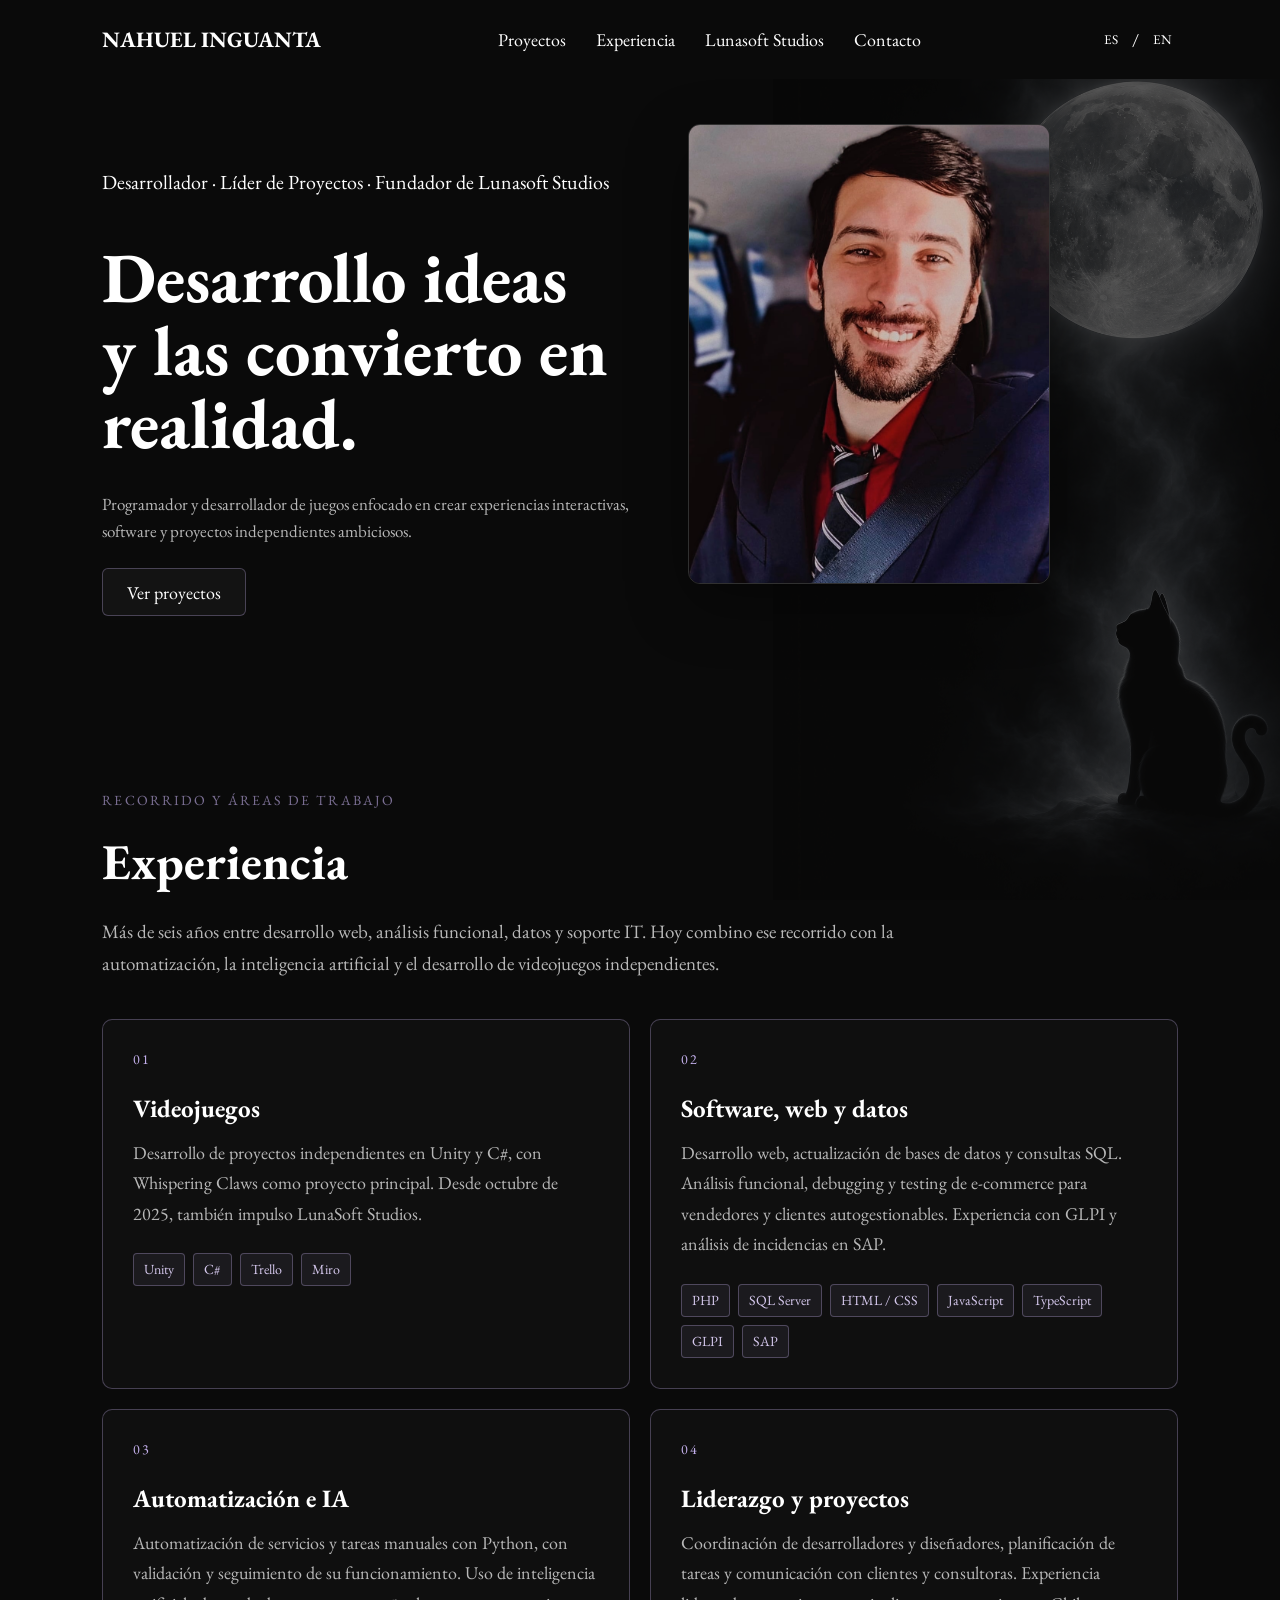
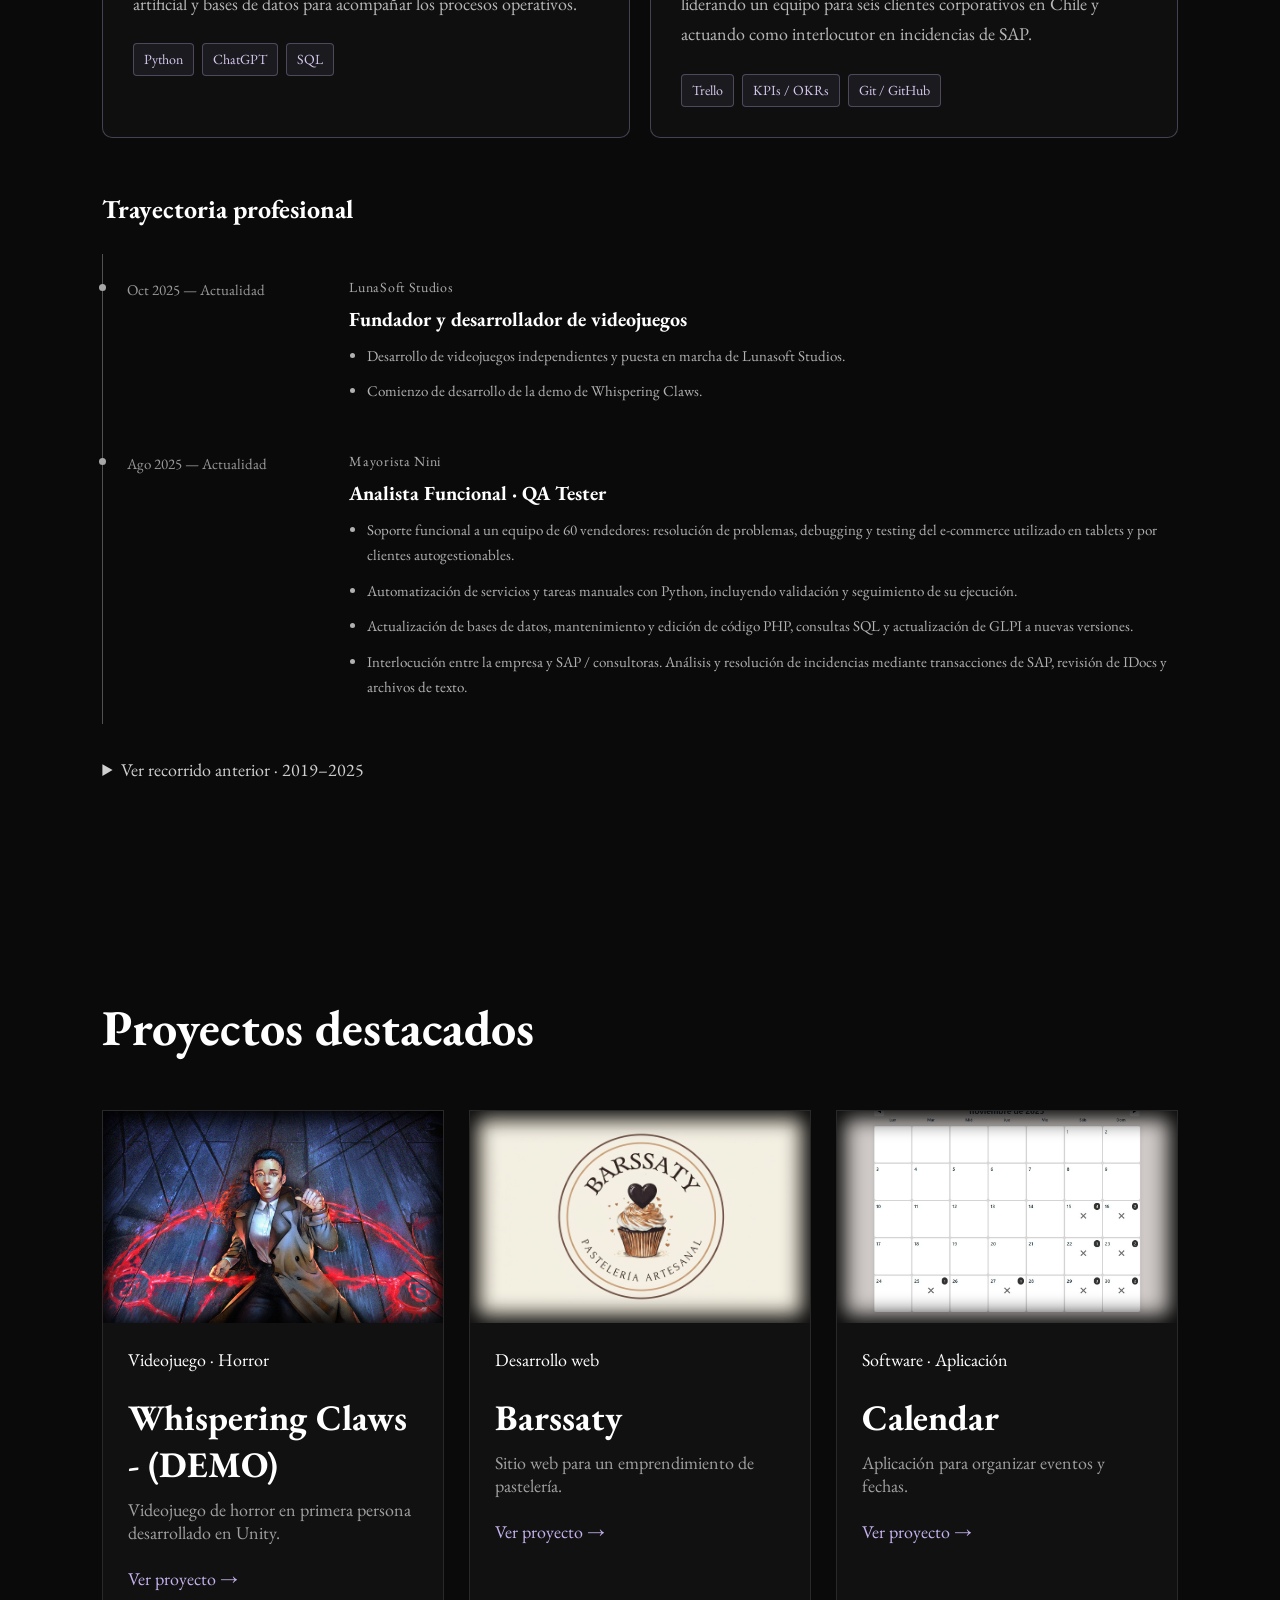
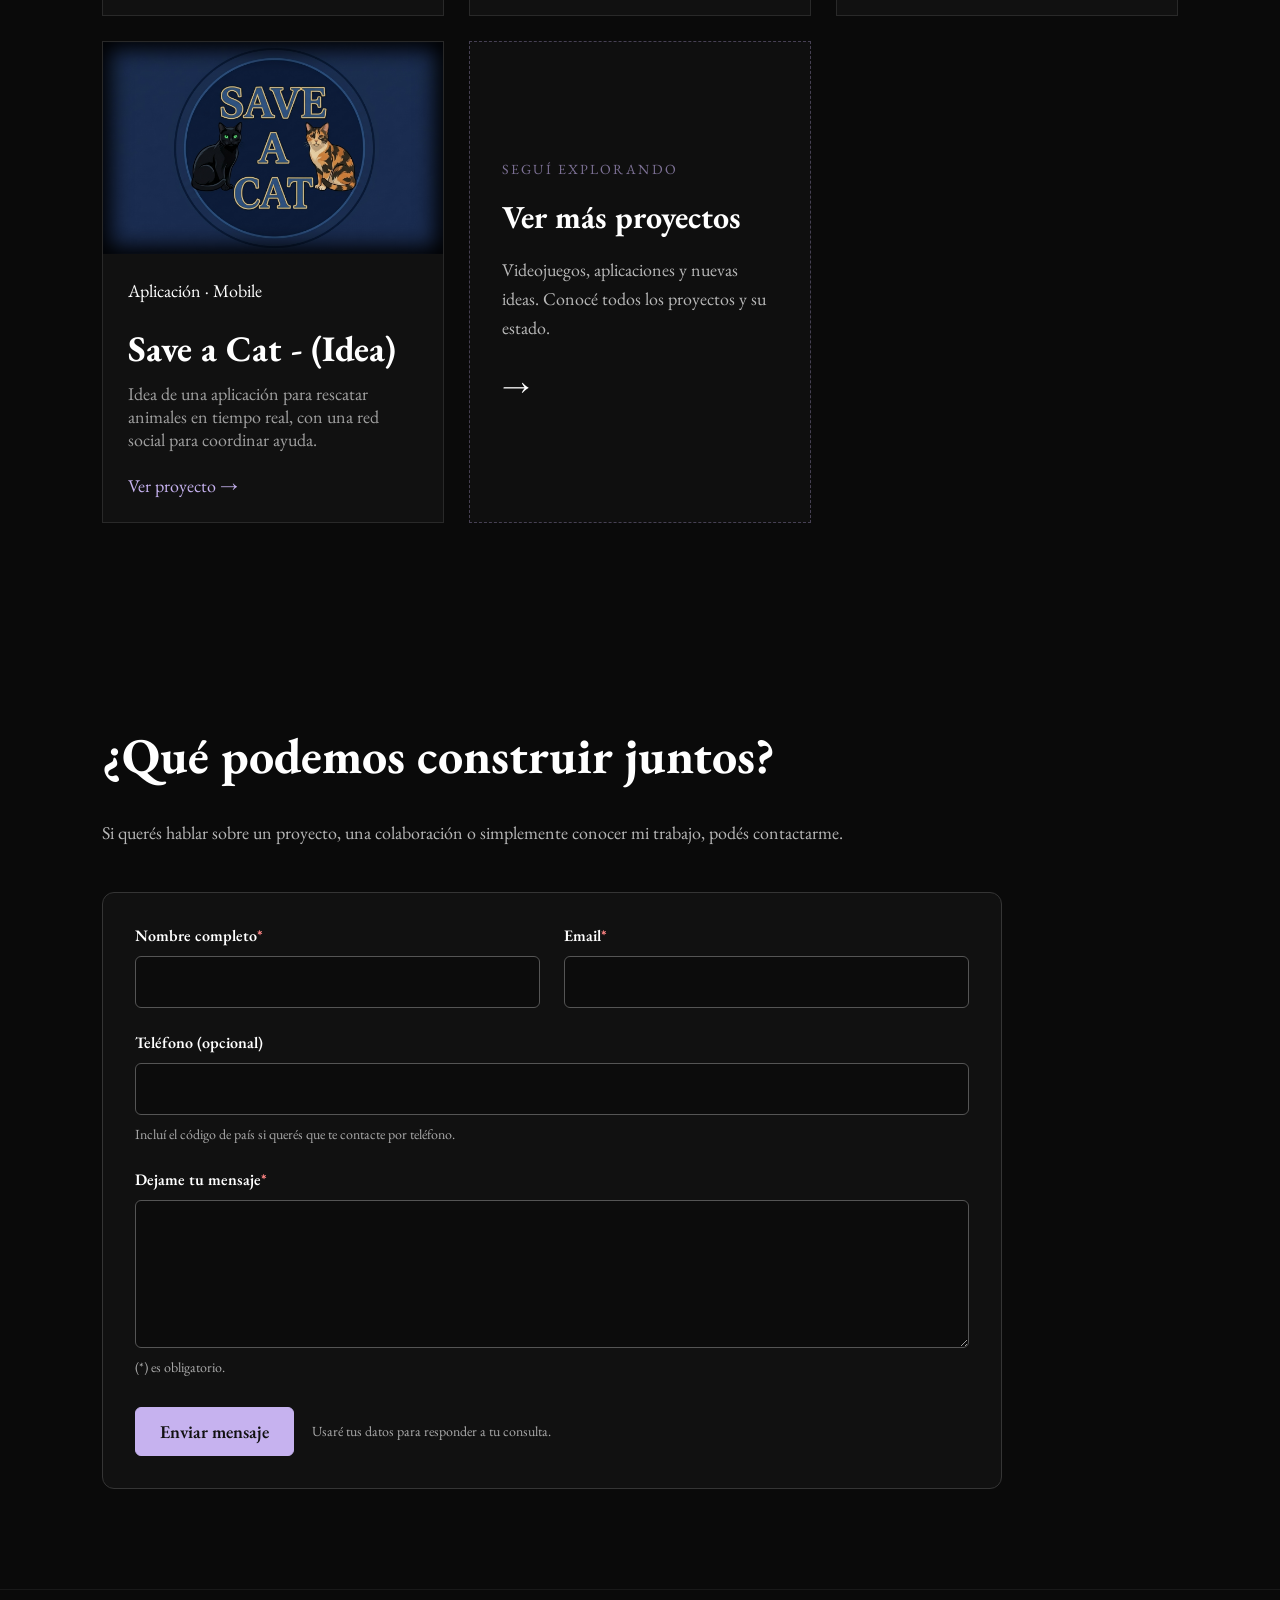
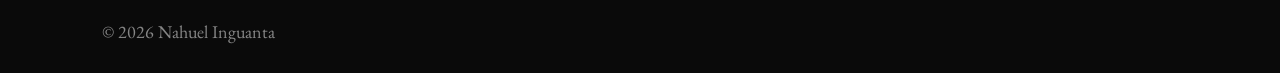
==== commit 674d9e8d: "Portfolio casi terminado." ====
--- a/index.html
+++ b/index.html
@@ -1,430 +1,795 @@
 <!DOCTYPE html>
 <html lang="es">
 
-<head>
-    <meta charset="UTF-8">
-    <meta name="viewport" content="width=device-width, initial-scale=1.0">
-
-    <title>Nahuel Inguanta — Developer · Project Lead · Founder</title>
-
-    <link rel="stylesheet" href="/style.css">
-</head>
-
-<body id="top">
-
-    <!-- =========================
-         NAVBAR
-    ========================== -->
-
-    <header>
-
-        <nav>
-
-            <a class="logo" href="#top" aria-label="Volver al inicio">
-                NAHUEL INGUANTA
-            </a>
-
-            <div class="nav-links">
-
-                <a href="#projects"
-                   data-es="Proyectos"
-                   data-en="Projects">
-                    Proyectos
-                </a>
-
-                <a href="#about"
-                   data-es="Sobre mí"
-                   data-en="About me">
-                    Sobre mí
-                </a>
-
-                <a href="#lunasoft"
-                   data-es="Lunasoft"
-                   data-en="Lunasoft">
-                    Lunasoft
-                </a>
-
-                <a href="#contact"
-                   data-es="Contacto"
-                   data-en="Contact">
-                    Contacto
-                </a>
-
+    <head>
+        <meta charset="UTF-8">
+        <meta name="viewport" content="width=device-width, initial-scale=1.0">
+        <title>Nahuel Inguanta - Portfolio</title>
+        <link rel="preconnect" href="https://fonts.googleapis.com">
+        <link rel="preconnect" href="https://fonts.gstatic.com" crossorigin>
+        <link
+            href="https://fonts.googleapis.com/css2?family=EB+Garamond:ital,wght@0,400;0,500;0,600;0,700;1,400;1,500&display=swap"
+            rel="stylesheet"
+        >
+        <link rel="stylesheet" href="/style.css">
+    </head>
+
+    <body id="top">
+        <!-- =========================
+        NAVBAR
+        ========================== -->
+
+        <header>
+            <nav>
+                <a class="logo" href="#top" aria-label="Volver al inicio">NAHUEL INGUANTA</a>
+                <div class="nav-links">
+                    <a href="#projects" data-es="Proyectos" data-en="Projects">Proyectos</a>
+                    <a href="#experience" data-es="Experiencia" data-en="Experience">Experiencia</a>
+                    <a href="https://lunasoftstudios.com" data-es="Lunasoft Studios" data-en="Lunasoft Studios">
+                        Lunasoft Studios
+                    </a>
+                    <a href="#contact" data-es="Contacto" data-en="Contact">Contacto</a>
+                </div>
+                <!-- SELECTOR DE IDIOMA -->
+                <div class="language-switch">
+                    <button id="lang-es">ES</button>
+                    <span>/</span>
+                    <button id="lang-en">EN</button>
+                </div>
+            </nav>
+        </header>
+        <!-- =========================
+        HERO
+        ========================== -->
+
+        <main>
+
+            <section class="hero">
+                <div class="hero-content">
+                    <p
+                        class="hero-role"
+                        data-es="Desarrollador · Líder de Proyectos · Fundador de Lunasoft Studios"
+                        data-en="Developer · Project Lead · Founder of Lunasoft Studios"
+                    >
+                        Desarrollador · Líder de Proyectos · Fundador de Lunasoft Studios
+                    </p>
+                    <br>
+                    <br>
+                    <h1
+                        data-es="Desarrollo ideas y las convierto en realidad."
+                        data-en="I develop ideas and adapt them into reality."
+                    >
+                        Desarrollo ideas
+                        <br>
+                        y las convierto en realidad.
+                    </h1>
+                    <p
+                        class="hero-description"
+                        data-es="Programador y desarrollador de juegos enfocado en crear experiencias interactivas, software y proyectos independientes ambiciosos."
+                        data-en="Programmer and game developer focused on creating interactive experiences, software and ambitious independent projects."
+                    >
+                        Programador y desarrollador de juegos enfocado en crear experiencias interactivas, software y proyectos independientes ambiciosos.
+                    </p>
+                    <br>
+                    <a
+                        href="#projects"
+                        class="hero-button"
+                        data-es="Ver proyectos"
+                        data-en="View projects"
+                    >
+                        Ver proyectos
+                    </a>
+                </div>
+                <div class="hero-photo">
+                    <img src="./Images/Portfolio_image.jpg" alt="Nahuel Inguanta">
+                </div>
+            </section>
+
+            <section id="experience" class="experience" aria-labelledby="experience-title">
+                <p
+                    class="eyebrow"
+                    data-es="Recorrido y áreas de trabajo"
+                    data-en="Background &amp; areas of work"
+                >
+                    Recorrido y áreas de trabajo
+                </p>
+                <h2 id="experience-title" data-es="Experiencia" data-en="Experience">
+                    Experiencia
+                </h2>
+                <p
+                    class="experience-intro"
+                    data-es="Más de seis años entre desarrollo web, análisis funcional, datos y soporte IT. Hoy combino ese recorrido con la automatización, la inteligencia artificial y el desarrollo de videojuegos independientes."
+                    data-en="Over six years spanning web development, functional analysis, data and IT support. Today I combine that background with automation, artificial intelligence and independent game development."
+                >
+                    Más de seis años entre desarrollo web, análisis funcional, datos y soporte IT. Hoy combino ese recorrido con la automatización, la inteligencia artificial y el desarrollo de videojuegos independientes.
+                </p>
+                <div class="experience-grid">
+
+                    <article class="experience-card">
+                        <span class="experience-number">01</span>
+                        <h3 data-es="Videojuegos" data-en="Game development">Videojuegos</h3>
+                        <p
+                            data-es="Desarrollo de proyectos independientes en Unity y C#, con Whispering Claws como proyecto principal. Desde octubre de 2025, también impulso LunaSoft Studios."
+                            data-en="Independent projects built with Unity and C#, with Whispering Claws as my main project. Since October 2025, I have also been building LunaSoft Studios."
+                        >
+                            Desarrollo de proyectos independientes en Unity y C#, con Whispering Claws como proyecto principal. Desde octubre de 2025, también impulso LunaSoft Studios.
+                        </p>
+                        <ul class="experience-tools">
+                            <li>
+                                Unity
+                            </li>
+                            <li>
+                                C#
+                            </li>
+                            <li>
+                                Trello
+                            </li>
+                            <li>
+                                Miro
+                            </li>
+                        </ul>
+                    </article>
+
+                    <article class="experience-card">
+                        <span class="experience-number">02</span>
+                        <h3 data-es="Software, web y datos" data-en="Software, web &amp; data">
+                            Software, web y datos
+                        </h3>
+                        <p
+                            data-es="Desarrollo web, actualización de bases de datos y consultas SQL. Análisis funcional, debugging y testing de e-commerce para vendedores y clientes autogestionables. Experiencia con GLPI y análisis de incidencias en SAP."
+                            data-en="Web development, database updates and SQL queries. Functional analysis, debugging and e-commerce testing for sales representatives and self-service customers. Experience with GLPI and SAP incident analysis."
+                        >
+                            Desarrollo web, actualización de bases de datos y consultas SQL. Análisis funcional, debugging y testing de e-commerce para vendedores y clientes autogestionables. Experiencia con GLPI y análisis de incidencias en SAP.
+                        </p>
+                        <ul class="experience-tools">
+                            <li>
+                                PHP
+                            </li>
+                            <li>
+                                SQL Server
+                            </li>
+                            <li>
+                                HTML / CSS
+                            </li>
+                            <li>
+                                JavaScript
+                            </li>
+                            <li>
+                                TypeScript
+                            </li>
+                            <li>
+                                GLPI
+                            </li>
+                            <li>
+                                SAP
+                            </li>
+                        </ul>
+                    </article>
+
+                    <article class="experience-card">
+                        <span class="experience-number">03</span>
+                        <h3 data-es="Automatización e IA" data-en="Automation &amp; AI">
+                            Automatización e IA
+                        </h3>
+                        <p
+                            data-es="Automatización de servicios y tareas manuales con Python, con validación y seguimiento de su funcionamiento. Uso de inteligencia artificial y bases de datos para acompañar los procesos operativos."
+                            data-en="Automation of services and manual tasks with Python, including validation and monitoring. Use of artificial intelligence and databases to support operational processes."
+                        >
+                            Automatización de servicios y tareas manuales con Python, con validación y seguimiento de su funcionamiento. Uso de inteligencia artificial y bases de datos para acompañar los procesos operativos.
+                        </p>
+                        <ul class="experience-tools">
+                            <li>
+                                Python
+                            </li>
+                            <li>
+                                ChatGPT
+                            </li>
+                            <li>
+                                SQL
+                            </li>
+                        </ul>
+                    </article>
+
+                    <article class="experience-card">
+                        <span class="experience-number">04</span>
+                        <h3 data-es="Liderazgo y proyectos" data-en="Leadership &amp; projects">
+                            Liderazgo y proyectos
+                        </h3>
+                        <p
+                            data-es="Coordinación de desarrolladores y diseñadores, planificación de tareas y comunicación con clientes y consultoras. Experiencia liderando un equipo para seis clientes corporativos en Chile y actuando como interlocutor en incidencias de SAP."
+                            data-en="Coordination of developers and designers, task planning, and communication with clients and consultancies. Experience leading a team serving six corporate clients in Chile and liaising on SAP incidents."
+                        >
+                            Coordinación de desarrolladores y diseñadores, planificación de tareas y comunicación con clientes y consultoras. Experiencia liderando un equipo para seis clientes corporativos en Chile y actuando como interlocutor en incidencias de SAP.
+                        </p>
+                        <ul class="experience-tools">
+                            <li>
+                                Trello
+                            </li>
+                            <li>
+                                KPIs / OKRs
+                            </li>
+                            <li>
+                                Git / GitHub
+                            </li>
+                        </ul>
+                    </article>
+                </div>
+                <div class="career">
+                    <h3 data-es="Trayectoria profesional" data-en="Professional background">
+                        Trayectoria profesional
+                    </h3>
+                    <ol class="career-list">
+                        <li class="career-item">
+                            <p
+                                class="career-date"
+                                data-es="Oct 2025 — Actualidad"
+                                data-en="Oct 2025 — Present"
+                            >
+                                Oct 2025 — Actualidad
+                            </p>
+                            <div>
+                                <p class="career-company">LunaSoft Studios</p>
+                                <h4
+                                    data-es="Fundador y desarrollador de videojuegos"
+                                    data-en="Founder &amp; game developer"
+                                >
+                                    Fundador y desarrollador de videojuegos
+                                </h4>
+                                <ul class="career-responsibilities">
+                                 <li
+                                    data-es="Desarrollo de videojuegos independientes y puesta en marcha de Lunasoft Studios."
+                                    data-en="Independent game development and establishment of the studio."
+                                 >
+                                    Desarrollo de videojuegos independientes y puesta en marcha de Lunasoft Studios.
+                                 </li>  
+                                 <li
+                                    data-es="Comienzo de desarrollo de la demo de Whispering Claws."
+                                    data-en="Start of development of the Whispering Claws demo."
+                                 >
+                                    Comienzo de desarrollo de la demo de Whispering Claws.
+                                 </li>                                      
+                            </ul>
+            
+                            </div>
+                        </li>
+                        <li class="career-item" id="current-role">
+                            <p
+                                class="career-date"
+                                data-es="Ago 2025 — Actualidad"
+                                data-en="Aug 2025 — Present"
+                            >
+                                Ago 2025 — Actualidad
+                            </p>
+                            <div>
+                                <p class="career-company">Mayorista Nini</p>
+                                <h4
+                                    data-es="Analista Funcional · QA Tester"
+                                    data-en="Functional Analyst · QA Tester"
+                                >
+                                    Analista Funcional · QA Tester
+                                </h4>
+                                <ul class="career-responsibilities">
+                                    <li
+                                        data-es="Soporte funcional a un equipo de 60 vendedores: resolución de problemas, debugging y testing del e-commerce utilizado en tablets y por clientes autogestionables."
+                                        data-en="Functional support for a team of 60 sales representatives: problem solving, debugging and testing of the e-commerce platform used on tablets and by self-service customers."
+                                    >
+                                        Soporte funcional a un equipo de 60 vendedores: resolución de problemas, debugging y testing del e-commerce utilizado en tablets y por clientes autogestionables.
+                                    </li>
+                                    <li
+                                        data-es="Automatización de servicios y tareas manuales con Python, incluyendo validación y seguimiento de su ejecución."
+                                        data-en="Automation of services and manual tasks with Python, including validation and execution monitoring."
+                                    >
+                                        Automatización de servicios y tareas manuales con Python, incluyendo validación y seguimiento de su ejecución.
+                                    </li>
+                                    <li
+                                        data-es="Actualización de bases de datos, mantenimiento y edición de código PHP, consultas SQL y actualización de GLPI a nuevas versiones."
+                                        data-en="Database updates, PHP code maintenance and editing, SQL queries, and GLPI version upgrades."
+                                    >
+                                        Actualización de bases de datos, mantenimiento y edición de código PHP, consultas SQL y actualización de GLPI a nuevas versiones.
+                                    </li>
+                                    <li
+                                        data-es="Interlocución entre la empresa y SAP / consultoras. Análisis y resolución de incidencias mediante transacciones de SAP, revisión de IDocs y archivos de texto."
+                                        data-en="Liaison between the company and SAP / consultancies. Incident analysis and resolution using SAP transactions, IDoc review and text files."
+                                    >
+                                        Interlocución entre la empresa y SAP / consultoras. Análisis y resolución de incidencias mediante transacciones de SAP, revisión de IDocs y archivos de texto.
+                                    </li>
+                                </ul>
+                            </div>
+                        </li>
+                    </ol>
+                    <details class="career-history">
+                        <summary>
+                            <span data-es="Ver recorrido anterior · 2019–2025" data-en="View previous roles · 2019–2025">Ver recorrido anterior · 2019–2025</span>
+                        </summary>
+                        <ol class="career-list">
+                            <li class="career-item">
+                                <p
+                                    class="career-date"
+                                    data-es="Dic 2024 — Jul 2025"
+                                    data-en="Dec 2024 — Jul 2025"
+                                >
+                                    Dic 2024 — Jul 2025
+                                </p>
+                                <div>
+                                    <p class="career-company">Mayorista Nini</p>
+                                    <h4
+                                        data-es="Especialista en Soporte IT"
+                                        data-en="IT Support Specialist"
+                                    >
+                                        Especialista en Soporte IT
+                                    </h4>
+                                    <p
+                                        data-es="Soporte de nivel 2 y 3, resolución de incidentes y migración de bases de datos legadas con PHP y MySQL."
+                                        data-en="Level 2 and 3 support, incident resolution and legacy database migration with PHP and MySQL."
+                                    >
+                                        Soporte de nivel 2 y 3, resolución de incidentes y migración de bases de datos legadas con PHP y MySQL.
+                                    </p>
+                                </div>
+                            </li>
+                            <li class="career-item">
+                                <p
+                                    class="career-date"
+                                    data-es="Dic 2022 — Dic 2024"
+                                    data-en="Dec 2022 — Dec 2024"
+                                >
+                                    Dic 2022 — Dic 2024
+                                </p>
+                                <div>
+                                    <p class="career-company">Mayorista Nini</p>
+                                    <h4
+                                        data-es="Cajero · Operaciones de Tesorería"
+                                        data-en="Cashier · Treasury Operations"
+                                    >
+                                        Cajero · Operaciones de Tesorería
+                                    </h4>
+                                    <p
+                                        data-es="Atención al cliente y gestión de cobros. Promoción a funciones de mayor responsabilidad en tesorería, con manejo de grandes volúmenes de efectivo y control de rendiciones."
+                                        data-en="Customer service and payment processing. Promoted to treasury duties with greater responsibility, handling large volumes of cash and reconciling settlements."
+                                    >
+                                        Atención al cliente y gestión de cobros. Promoción a funciones de mayor responsabilidad en tesorería, con manejo de grandes volúmenes de efectivo y control de rendiciones.
+                                    </p>
+                                </div>
+                            </li>
+                            <li class="career-item">
+                                <p
+                                    class="career-date"
+                                    data-es="Dic 2021 — Mar 2022"
+                                    data-en="Dec 2021 — Mar 2022"
+                                >
+                                    Dic 2021 — Mar 2022
+                                </p>
+                                <div>
+                                    <p class="career-company">WIWO · ex The Oniric Company</p>
+                                    <h4
+                                        data-es="Project Manager · Data Entry Specialist · Gestor Web"
+                                        data-en="Project Manager · Data Entry Specialist · Web Manager"
+                                    >
+                                        Project Manager · Data Entry Specialist · Gestor Web
+                                    </h4>
+                                    <p
+                                        data-es="Liderazgo de equipo para seis clientes corporativos chilenos, asignación de tareas, seguimiento de KPIs y OKRs y gestión de requerimientos. Colaboración en programación."
+                                        data-en="Team leadership for six Chilean corporate clients, task assignment, KPI and OKR tracking, and requirements management. Programming support."
+                                    >
+                                        Liderazgo de equipo para seis clientes corporativos chilenos, asignación de tareas, seguimiento de KPIs y OKRs y gestión de requerimientos. Colaboración en programación.
+                                    </p>
+                                </div>
+                            </li>
+                            <li class="career-item">
+                                <p
+                                    class="career-date"
+                                    data-es="Dic 2019 — Feb 2022"
+                                    data-en="Dec 2019 — Feb 2022"
+                                >
+                                    Dic 2019 — Feb 2022
+                                </p>
+                                <div>
+                                    <p class="career-company">MI PC Informática</p>
+                                    <h4
+                                        data-es="Gestor Web · Consultor de Marketing"
+                                        data-en="Web Manager · Marketing Consultant"
+                                    >
+                                        Gestor Web · Consultor de Marketing
+                                    </h4>
+                                    <p
+                                        data-es="Diseño, desarrollo y mantenimiento de dos sitios web; gestión de requerimientos de marketing digital y seguimiento de métricas en Google Analytics."
+                                        data-en="Design, development and maintenance of two websites; digital marketing requirements and Google Analytics tracking."
+                                    >
+                                        Diseño, desarrollo y mantenimiento de dos sitios web; gestión de requerimientos de marketing digital y seguimiento de métricas en Google Analytics.
+                                    </p>
+                                </div>
+                            </li>
+                        </ol>
+                    </details>
+                </div>
+            </section>
+            <!-- =========================
+            PROJECTS
+            ========================== -->
+
+            <section id="projects" class="projects">
+                <div class="section-header">
+                    <h2 data-es="Proyectos destacados" data-en="Featured projects">
+                        Proyectos destacados
+                    </h2>
+                </div>
+                <div class="projects-grid">
+                    <!-- WHISPERING CLAWS -->
+                    <a
+                        href="projects.html#whispering-claws"
+                        class="project-card"
+                        data-title="Whispering Claws — (DEMO)"
+                        data-category-es="Videojuego · Horror"
+                        data-category-en="Video game · Horror"
+                        data-description-es="Videojuego de horror en primera persona desarrollado en Unity."
+                        data-description-en="First-person horror game developed in Unity."
+                        data-gallery="Images/Whispering_claws.jpg|Images/WhisperingClaws/Blocking_Exterior.png|Images/WhisperingClaws/Concept_Altar.png|Images/WhisperingClaws/Concept_Protagonista.jpeg|Images/WhisperingClaws/Environment_Onyx.png|Images/WhisperingClaws/Environment_Ruby.png|Images/WhisperingClaws/Environment1.png|Images/WhisperingClaws/Environment2.png"
+                        data-github=""
+                    >
+                        <div class="project-image">
+                            <img
+                                src="./Images/Whispering_claws.jpg"
+                                alt="Whispering Claws"
+                                class="whispering-image"
+                            >
+                        </div>
+                        <div class="project-info">
+                            <span data-es="Videojuego · Horror" data-en="Video game · Horror">
+                                Videojuego · Horror
+                            </span>
+                            <br>
+                            <br>
+                            <h3>Whispering Claws - (DEMO)</h3>
+                            <p
+                                data-es="Videojuego de horror en primera persona desarrollado en Unity."
+                                data-en="First-person horror game developed in Unity."
+                            >
+                                Videojuego de horror en primera persona desarrollado en Unity.
+                            </p>
+                            <br>
+                            <span
+                                class="project-link"
+                                data-es="Ver proyecto →"
+                                data-en="View project →"
+                            >
+                                Ver proyecto →
+                            </span>
+                        </div>
+                    </a>
+                    <!-- BARSSATY -->
+                    <a
+                        href="projects.html#barssaty"
+                        class="project-card"
+                        data-title="Barssaty"
+                        data-category-es="Desarrollo web"
+                        data-category-en="Web development"
+                        data-description-es="Sitio web para un emprendimiento de pastelería."
+                        data-description-en="Website for a pastry business."
+                        data-gallery="Images/Barssaty.jpeg"
+                        data-github=""
+                    >
+                        <div class="project-image">
+                            <img src="./Images/Barssaty.jpeg" alt="Barssaty" class="barssaty-image">
+                        </div>
+                        <div class="project-info">
+                            <span data-es="Desarrollo web" data-en="Web development">
+                                Desarrollo web
+                            </span>
+                            <br>
+                            <br>
+                            <h3>Barssaty</h3>
+                            <p
+                                data-es="Sitio web para un emprendimiento de pastelería."
+                                data-en="Website for a pastry business."
+                            >
+                                Sitio web para un emprendimiento de pastelería.
+                            </p>
+                            <br>
+                            <span
+                                class="project-link"
+                                data-es="Ver proyecto →"
+                                data-en="View project →"
+                            >
+                                Ver proyecto →
+                            </span>
+                        </div>
+                    </a>
+                    <!-- CALENDAR -->
+                    <a
+                        href="projects.html#calendar"
+                        class="project-card"
+                        data-title="Calendar"
+                        data-category-es="Software · Aplicación"
+                        data-category-en="Software · Application"
+                        data-description-es="Aplicación para organizar eventos y fechas."
+                        data-description-en="Application for organizing events and dates."
+                        data-gallery="Images/Calendar.jpg"
+                        data-github=""
+                    >
+                        <div class="project-image">
+                            <img src="./Images/Calendar.jpg" alt="Calendar">
+                        </div>
+                        <div class="project-info">
+                            <span data-es="Software · Aplicación" data-en="Software · Application">
+                                Software · Aplicación
+                            </span>
+                            <br>
+                            <br>
+                            <h3>Calendar</h3>
+                            <p
+                                data-es="Aplicación para organizar eventos y fechas."
+                                data-en="Application for organizing events and dates."
+                            >
+                                Aplicación para organizar eventos y fechas.
+                            </p>
+                            <br>
+                            <span
+                                class="project-link"
+                                data-es="Ver proyecto →"
+                                data-en="View project →"
+                            >
+                                Ver proyecto →
+                            </span>
+                        </div>
+                    </a>
+                    <!-- SAVE A CAT -->
+                    <a
+                        href="projects.html#save-a-cat"
+                        class="project-card"
+                        data-title="Save a Cat — (Idea)"
+                        data-category-es="Aplicación · Mobile"
+                        data-category-en="Application · Mobile"
+                        data-description-es="Idea de una aplicación para rescatar animales en tiempo real, con una red social para coordinar ayuda."
+                        data-description-en="An app idea for real-time animal rescue, with a social network to coordinate help."
+                        data-gallery="Images/Save_a_cat.jpg"
+                        data-github=""
+                    >
+                        <div class="project-image">
+                            <img src="./Images/Save_a_cat.jpg" alt="Save a Cat">
+                        </div>
+                        <div class="project-info">
+                            <span data-es="Aplicación · Mobile" data-en="Application · Mobile">
+                                Aplicación · Mobile
+                            </span>
+                            <br>
+                            <br>
+                            <h3
+                                data-es="Save a Cat - (Idea)"
+                                data-en="Save a Cat - (Idea)"
+                            >
+                                Save a Cat - (Idea)
+                            </h3>
+                            <p
+                                data-es="Idea de una aplicación para rescatar animales en tiempo real, con una red social para coordinar ayuda."
+                                data-en="An app idea for real-time animal rescue, with a social network to coordinate help."
+                            >
+                                Idea de una aplicación para rescatar animales en tiempo real, con una red social para coordinar ayuda.
+                            </p>
+                            <br>
+                            <span
+                                class="project-link"
+                                data-es="Ver proyecto →"
+                                data-en="View project →"
+                            >
+                                Ver proyecto →
+                            </span>
+                        </div>
+                    </a>
+                    <a href="projects.html" class="more-projects-card">
+                        <span class="eyebrow" data-es="Seguí explorando" data-en="Keep exploring">Seguí explorando</span><h3 data-es="Ver más proyectos" data-en="View more projects">Ver más proyectos</h3><p data-es="Videojuegos, aplicaciones y nuevas ideas. Conocé todos los proyectos y su estado." data-en="Games, applications and new ideas. Explore every project and its status.">Videojuegos, aplicaciones y nuevas ideas. Conocé todos los proyectos y su estado.</p><span class="more-projects-arrow" aria-hidden="true">→</span>
+                    </a>
+                </div>
+            </section>
+            <div class="project-lightbox" id="project-lightbox" aria-hidden="true">
+
+                <section
+                    class="lightbox-panel"
+                    role="dialog"
+                    aria-modal="true"
+                    aria-labelledby="lightbox-title"
+                >
+                    <button class="lightbox-close" type="button" aria-label="Cerrar">×</button>
+                    <div
+                        class="lightbox-main-image"
+                        id="lightbox-image-view"
+                        title="Pasá el cursor para ampliar y arrastrá para explorar"
+                    >
+                        <img id="lightbox-image" src="" alt="">
+                    </div>
+                    <div class="lightbox-details">
+                        <span class="lightbox-category" id="lightbox-category"></span>
+                        <h2 id="lightbox-title"></h2>
+                        <p id="lightbox-description"></p>
+                        <div
+                            class="lightbox-gallery"
+                            id="lightbox-gallery"
+                            aria-label="Imágenes del proyecto"
+                        >
+                        </div>
+                        <div class="lightbox-actions">
+                            <a
+                                class="lightbox-action github-action"
+                                id="lightbox-github"
+                                target="_blank"
+                                rel="noopener noreferrer"
+                                data-es="Ver en GitHub ↗"
+                                data-en="View on GitHub ↗"
+                            >
+                                Ver en GitHub ↗
+                            </a>
+                            <a
+                                class="lightbox-action detail-action"
+                                id="lightbox-detail"
+                                data-es="Ver proyecto completo →"
+                                data-en="View full project →"
+                            >
+                                Ver proyecto completo →
+                            </a>
+                        </div>
+                    </div>
+                </section>
             </div>
-
-
-            <!-- SELECTOR DE IDIOMA -->
-
-            <div class="language-switch">
-
-                <button id="lang-es">
-                    ES
-                </button>
-
-                <span>/</span>
-
-                <button id="lang-en">
-                    EN
-                </button>
-
-            </div>
-
-        </nav>
-
-    </header>
-
-
-    <!-- =========================
-         HERO
-    ========================== -->
-
-    <main>
-
-        <section class="hero">
-
-            <div class="hero-content">
-
-            <p class="hero-role"
-               data-es="Desarrollador · Líder de Proyectos · Fundador de Lunasoft Studios"
-               data-en="Developer · Project Lead · Founder of Lunasoft Studios">
-                Desarrollador · Líder de Proyectos · Fundador de Lunasoft Studios
-            </p><br>
-            <br>
-
-
-            <h1
-                data-es="Desarrollo ideas y las convierto en realidad."
-                data-en="I develop ideas and adapt them into reality.">
-                Desarrollo ideas
-                <br>
-                y las convierto en realidad.
-            </h1>
-
-
-            <p class="hero-description"
-               data-es="Programador y desarrollador de juegos enfocado en crear experiencias interactivas, software y proyectos independientes ambiciosos."
-               data-en="Programmer and game developer focused on creating interactive experiences, software and ambitious independent projects.">
-                Programador y desarrollador de juegos enfocado en crear experiencias interactivas, software y proyectos independientes ambiciosos.
-            </p>
-            <br>
-
-            <a href="#projects"
-               class="hero-button"
-               data-es="Ver proyectos"
-               data-en="View projects">
-                Ver proyectos
-            </a>
-
-            </div>
-
-            <div class="hero-photo">
-                <img src="./Images/Portfolio_image.jpg" alt="Nahuel Inguanta">
-            </div>
-
-        </section>
-
-
-        <!-- =========================
-             PROJECTS
-        ========================== -->
-
-        <section id="projects" class="projects">
-
-    <div class="section-header">
-        <h2
-            data-es="Proyectos recientes"
-            data-en="Recent projects">
-            Proyectos recientes
-        </h2>
-
-    </div>
-
-
-    <div class="projects-grid">
-
-        <!-- WHISPERING CLAWS -->
-
-        <a href="projects/whispering-claws.html" class="project-card">
-
-            <div class="project-image">
-                <img
-                    src="./Images/whispering_claws.jpg"
-                    alt="Whispering Claws"
-                    class="whispering-image">
-            </div>
-
-            <div class="project-info">
-
-                <span
-                    data-es="Videojuego · Horror"
-                    data-en="Video game · Horror">
-                    Videojuego · Horror
-                </span>
-                <br>
-                <br>
-
-                <h3>
-                    Whispering Claws - (DEMO)
-                </h3>
-
+            <!-- =========================
+            CONTACT
+            ========================== -->
+
+            <section id="contact" class="contact">
+                <div class="section-header">
+                    <h2
+                        data-es="¿Qué podemos construir juntos?"
+                        data-en="What can we build together?"
+                    >
+                        ¿Qué podemos construir juntos?
+                    </h2>
+                </div>
                 <p
-                    data-es="Videojuego de horror en primera persona desarrollado en Unity."
-                    data-en="First-person horror game developed in Unity.">
-                    Videojuego de horror en primera persona desarrollado en Unity.
+                    data-es="Si querés hablar sobre un proyecto, una colaboración o simplemente conocer mi trabajo, podés contactarme."
+                    data-en="If you'd like to talk about a project, a collaboration, or simply learn more about my work, feel free to contact me."
+                >
+                    Si querés hablar sobre un proyecto, una colaboración o simplemente conocer mi trabajo, podés contactarme.
                 </p>
                 <br>
-                <span class="project-link"
-                    data-es="Ver proyecto →"
-                    data-en="View project →">
-                    Ver proyecto →
-                </span>
-
-            </div>
-
-        </a>
-
-
-        <!-- BARSSATY -->
-
-        <a href="projects/barssaty.html" class="project-card">
-
-            <div class="project-image">
-                <img
-                    src="./Images/Barssaty.jpeg"
-                    alt="Barssaty"
-                    class="barssaty-image">
-            </div>
-
-            <div class="project-info">
-
-                <span
-                    data-es="Desarrollo web"
-                    data-en="Web development">
-                    Desarrollo web
-                </span>
-                <br>
-                <br>
-
-                <h3>
-                    Barssaty
-                </h3>
-
-                <p
-                    data-es="Sitio web para un emprendimiento de pastelería."
-                    data-en="Website for a pastry business.">
-                    Sitio web para un emprendimiento de pastelería.
-                </p>
-                <br>
-
-                <span class="project-link"
-                    data-es="Ver proyecto →"
-                    data-en="View project →">
-                    Ver proyecto →
-                </span>
-
-            </div>
-
-        </a>
-
-
-        <!-- CALENDAR -->
-
-        <a href="projects/calendar.html" class="project-card">
-
-            <div class="project-image">
-                <img
-                    src="./Images/Calendar.jpg"
-                    alt="Calendar">
-            </div>
-
-            <div class="project-info">
-
-                <span
-                    data-es="Software · Aplicación"
-                    data-en="Software · Application">
-                    Software · Aplicación
-                </span>
-                <br>
-                <br>
-
-                <h3>
-                    Calendar
-                </h3>
-
-                <p
-                    data-es="Aplicación para organizar eventos y fechas."
-                    data-en="Application for organizing events and dates.">
-                    Aplicación para organizar eventos y fechas.
-                </p>
-                <br>
-
-                <span class="project-link"
-                    data-es="Ver proyecto →"
-                    data-en="View project →">
-                    Ver proyecto →
-                </span>
-
-            </div>
-
-        </a>
-
-
-        <!-- 2D GAME -->
-
-        <a href="projects/save-a-cat.html" class="project-card">
-
-            <div class="project-image">
-                <img
-                    src="./Images/Save_a_cat.jpg"
-                    alt="Save a Cat">
-            </div>
-
-            <div class="project-info">
-
-                <span
-                    data-es="Aplicación · Mobile"
-                    data-en="Application · Mobile">
-                    Aplicación · Mobile
-                </span>
-                <br>
-                <br>
-
-                <h3
-                    data-es="Save a Cat - (En desarrollo)"
-                    data-en="Save a Cat - (On development)">
-                    Save a Cat - (En desarrollo)
-                </h3>
-
-                <p
-                    data-es="Aplicación para rescatismo de animales en tiempo real. Funciona como red social para actuar y salvar animales."
-                    data-en="Real-time animal rescue application that works as a social network for taking action and saving animals.">
-                    Aplicación para rescatismo de animales en tiempo real. Funciona como red social para actuar y salvar animales.
-                </p>
-                <br>
-
-                <span class="project-link"
-                    data-es="Ver proyecto →"
-                    data-en="View project →">
-                    Ver proyecto →
-                </span>
-
-            </div>
-
-        </a>
-
-
-    </div>
-
-</section>
-
-
+
+                <form
+                    id="contact-form"
+                    class="contact-form"
+                    action="https://formsubmit.co/nahuelinguanta@lunasoftstudios.com"
+                    method="POST"
+                    data-endpoint="https://formsubmit.co/ajax/nahuelinguanta@lunasoftstudios.com"
+                >
+                    <div class="contact-fields">
+                        <div class="contact-field">
+                            <label for="contact-name">
+                                <span data-es="Nombre completo" data-en="Full Name">Nombre completo</span><span class="contact-required" aria-hidden="true">*</span>
+                            </label>
+                            <input
+                                id="contact-name"
+                                name="name"
+                                type="text"
+                                autocomplete="name"
+                                required
+                                minlength="2"
+                                maxlength="100"
+                            >
+                        </div>
+                        <div class="contact-field">
+                            <label for="contact-email">
+                                <span data-es="Email" data-en="Email">Email</span><span class="contact-required" aria-hidden="true">*</span>
+                            </label>
+                            <input
+                                id="contact-email"
+                                name="email"
+                                type="email"
+                                autocomplete="email"
+                                required
+                                maxlength="254"
+                            >
+                        </div>
+                        <div class="contact-field contact-field-wide">
+                            <label
+                                for="contact-phone"
+                                data-es="Teléfono (opcional)"
+                                data-en="Phone (optional)"
+                            >
+                                Teléfono (opcional)
+                            </label>
+                            <input
+                                id="contact-phone"
+                                name="phone"
+                                type="tel"
+                                autocomplete="tel"
+                                maxlength="40"
+                                aria-describedby="contact-phone-hint"
+                            >
+                            <p
+                                id="contact-phone-hint"
+                                class="contact-hint"
+                                data-es="Incluí el código de país si querés que te contacte por teléfono."
+                                data-en="Include your country code if you would like me to contact you by phone."
+                            >
+                                Incluí el código de país si querés que te contacte por teléfono.
+                            </p>
+                        </div>
+                        <div class="contact-field contact-field-wide">
+                            <label for="contact-message">
+                                <span data-es="Dejame tu mensaje" data-en="Leave your message">Dejame tu mensaje</span><span class="contact-required" aria-hidden="true">*</span>
+                            </label>
+                            <textarea
+                                id="contact-message"
+                                name="message"
+                                rows="5"
+                                required
+                                minlength="10"
+                                maxlength="6000"
+                                aria-describedby="contact-message-hint"
+                            >
+                            </textarea>
+                            <p
+                                id="contact-message-hint"
+                                class="contact-hint"
+                                data-es="(*) es obligatorio."
+                                data-en="(*) are required."
+                            >
+                                (*) es obligatorio.
+                            </p>
+                        </div>
+                    </div>
+                    <div class="contact-honeypot" aria-hidden="true">
+                        <label for="contact-website">Website</label>
+                        <input
+                            id="contact-website"
+                            name="_honey"
+                            type="text"
+                            tabindex="-1"
+                            autocomplete="off"
+                        >
+                    </div>
+                    <input
+                        type="hidden"
+                        name="_subject"
+                        value="Nueva consulta desde el portafolio de Nahuel Inguanta"
+                    >
+                    <input type="hidden" name="_template" value="table">
+                    <div class="contact-submit-row">
+                        <button
+                            id="contact-submit"
+                            class="contact-submit"
+                            type="submit"
+                            data-es="Enviar mensaje"
+                            data-en="Send message"
+                        >
+                            Enviar mensaje
+                        </button>
+                        <p
+                            class="contact-privacy"
+                            data-es="Usaré tus datos para responder a tu consulta."
+                            data-en="I will use your details to reply to your inquiry."
+                        >
+                            Usaré tus datos para responder a tu consulta.
+                        </p>
+                    </div>
+                    <p
+                        id="contact-status"
+                        class="contact-status"
+                        role="status"
+                        aria-live="polite"
+                        aria-atomic="true"
+                        hidden
+                    >
+                    </p>
+                </form>
+            </section>
+        </main>
         <!-- =========================
-             SKILLS
+        FOOTER
         ========================== -->
 
-        <section class="skills">
-
-            <div class="section-header">
-
-                <h2
-                    data-es="Tecnologías y áreas"
-                    data-en="Technologies and areas">
-                    Tecnologías y áreas
-                </h2>
-
-            </div>
-
-
-            <div class="skills-list">
-
-                <span>Unity</span>
-                <span>C#</span>
-                <span>HTML / CSS / JavaScript</span>
-                <span>SQL</span>
-                <span>Git</span>
-                <span
-                    data-es="Desarrollo de videojuegos"
-                    data-en="Game development">
-                    Desarrollo de videojuegos
-                </span>
-
-                <span
-                    data-es="Desarrollo de software"
-                    data-en="Software development">
-                    Desarrollo de software
-                </span>
-
-                <span
-                    data-es="Gestión de proyectos"
-                    data-en="Project management">
-                    Gestión de proyectos
-                </span>
-
-            </div>
-
-        </section>
-
-
-        <!-- =========================
-             CONTACT
-        ========================== -->
-
-        <section id="contact" class="contact">
-
-            <div class="section-header">
-
-
-                <h2
-                    data-es="¿Trabajamos juntos?"
-                    data-en="Let's build something together.">
-                    ¿Trabajamos juntos?
-                </h2>
-
-            </div>
-
-
-            <p
-                data-es="Si querés hablar sobre un proyecto, una colaboración o simplemente conocer mi trabajo, podés contactarme."
-                data-en="If you'd like to talk about a project, a collaboration, or simply learn more about my work, feel free to contact me.">
-                Si querés hablar sobre un proyecto, una colaboración
-                o simplemente conocer mi trabajo, podés contactarme.
-            </p>
-            <br>
-
-            <a href="mailto:tuemail@email.com"
-               data-es="Contactarme →"
-               data-en="Get in touch →">
-                Contactarme →
-            </a>
-
-        </section>
-
-    </main>
-
-
-    <!-- =========================
-         FOOTER
-    ========================== -->
-
-    <footer>
-
-        <p>
-            © 2026 Nahuel Inguanta
-        </p>
-
-        <p
-            data-es="Diseñado y desarrollado por Nahuel."
-            data-en="Designed and developed by Nahuel.">
-            Diseñado y desarrollado por Nahuel Inguanta.
-        </p>
-
-    </footer>
-
-
-    <!-- JAVASCRIPT -->
-
-    <script src="/main.js"></script>
-
-</body>
-
+        <footer>
+            <p>© 2026 Nahuel Inguanta</p>
+        </footer>
+        <!-- JAVASCRIPT -->
+        <script src="/main.js">
+        </script>
+        <script src="/contact.js">
+        </script>
+    </body>
 </html>
--- a/style.css
+++ b/style.css
@@ -5,16 +5,26 @@
 }
 
 html { scroll-behavior: smooth; }
-body { font-family: Arial, sans-serif; background: #0a0a0a; color: #ffffff; }
+:root {
+    color-scheme: dark;
+    --lunar-accent: #c6b2ef;
+    --lunar-border: rgba(198,178,239,.3);
+    --lunar-surface: rgba(198,178,239,.07);
+}
+section[id], .catalog-card[id], .career-item[id] { scroll-margin-top: 110px; }
+body { font-family: "EB Garamond", Georgia, serif; font-size: 18px; background: #0a0a0a; color: #ffffff; }
+button, input, textarea, select { font-family: inherit; }
 a { color: inherit; text-decoration: none; }
 ul { list-style: none; }
 section { padding: 100px 8%; }
 header { position: sticky; top: 0; z-index: 10; background: #0a0a0a; }
 nav { padding: 25px 8%; display: flex; justify-content: space-between; align-items: center; }
-.logo { font-weight: bold; }
+.logo { font-weight: bold; 
+    font-size: 22px;
+}
 .nav-links { display: flex; gap: 30px; }
 .hero-content { max-width: 900px; padding: 100px 0; }
-.eyebrow { text-transform: uppercase; letter-spacing: 0.15em; font-size: 12px; margin-bottom: 20px; opacity: 0.6; }
+.eyebrow { text-transform: uppercase; letter-spacing: 0.15em; font-size: 14px; margin-bottom: 20px; opacity: 0.6; }
 h1 { font-size: clamp(50px, 8vw, 100px); line-height: 0.95; margin-bottom: 30px; }
 h2 { font-size: 50px; margin-bottom: 30px; }
 .hero-description { max-width: 600px; font-size: 20px; line-height: 1.6; opacity: 0.7; }
@@ -22,7 +32,7 @@
 .project-card { border: 1px solid #292929; background: #111111; }
 .project-image { height: 300px; display: flex; align-items: flex-end; padding: 25px; background: #202020; font-size: 25px; font-weight: bold; }
 .project-info { padding: 25px; }
-.project-category { font-size: 12px; opacity: 0.5; margin-bottom: 10px; }
+.project-category { font-size: 14px; opacity: 0.5; margin-bottom: 10px; }
 .project-info h3 { font-size: 36px; margin-bottom: 10px; }
 .project-info p { opacity: 0.6; }
 #about { max-width: 1000px; }
@@ -30,7 +40,25 @@
 #contact { min-height: 500px; }
 footer { padding: 30px 8%; border-top: 1px solid #292929; opacity: 0.5; }
 
-/* Distribución: se mantiene la estética original y solo cambia el tamaño/orden de los bloques. */
+/* Fondo continuo del contenido; la barra y el footer quedan fuera. */
+main {
+    position: relative;
+    isolation: isolate;
+}
+
+main::before {
+    content: "";
+    position: absolute;
+    z-index: -1;
+    inset: 0 0 0 auto;
+    width: min(55%, 1200px);
+    background: url("./Images/moon-black-cat-v2.png") right center / auto min(100vh, 1672px) no-repeat fixed;
+    opacity: .32;
+    mask-image: linear-gradient(to right, transparent, black 45%), linear-gradient(to bottom, black 94%, transparent);
+    mask-composite: intersect;
+    pointer-events: none;
+}
+
 .hero {
     display: grid;
     grid-template-columns: minmax(0, 1.55fr) minmax(280px, 1fr);
@@ -38,6 +66,7 @@
     align-items: stretch;
     padding-top: 45px;
     padding-bottom: 70px;
+    padding-right: 18%;
 }
 
 .hero-content {
@@ -49,12 +78,33 @@
 .hero .hero-description { font-size: 17px; }
 
 .hero-photo {
-    width: 390px;
+    width: 100%;
+    max-width: 390px;
     height: 460px;
     min-width: 0;
     overflow: hidden;
-    margin-left: 42px;
-}
+    margin-left: 0;
+    border-radius: 12px;
+    border: 1px solid #303030;
+    box-shadow: 0 20px 60px rgba(0, 0, 0, .35);
+}
+
+.hero-button {
+    display: inline-flex;
+    align-items: center;
+    min-height: 48px;
+    padding: 0 24px;
+    border: 1px solid #686868;
+    border-radius: 6px;
+    background: rgba(255, 255, 255, .04);
+    transition: background 180ms ease, border-color 180ms ease;
+}
+.hero-button:hover { background: rgba(255, 255, 255, .12); border-color: #fff; }
+.nav-links a { transition: color 180ms ease; }
+.nav-links a:hover { color: #c2c2c2; }
+.language-switch { display: flex; align-items: center; gap: 8px; }
+.language-switch button { background: transparent; border: 0; color: inherit; padding: 6px; cursor: pointer; }
+a:focus-visible, .language-switch button:focus-visible { outline: 2px solid #fff; outline-offset: 5px; }
 
 .hero-photo img {
     display: block;
@@ -117,7 +167,10 @@
 }
 
 @media (max-width: 760px) {
-    .hero { grid-template-columns: 1fr; }
+    nav { flex-wrap: wrap; gap: 20px; }
+    .nav-links { order: 3; width: 100%; flex-wrap: wrap; gap: 16px 24px; }
+    .hero { grid-template-columns: 1fr; padding-right: 8%; }
+    main::before { width: 85%; opacity: .18; }
     .hero-photo { width: 100%; max-width: 358px; height: 360px; margin-left: 0; }
     .projects-grid { grid-template-columns: repeat(2, minmax(0, 1fr)); }
 }
@@ -129,3 +182,255 @@
 .hero-role{
     font-size: 20px;
 }
+
+/* Project gallery overlay */
+body.lightbox-open { overflow: hidden; }
+.project-lightbox {
+    position: fixed;
+    inset: 0;
+    z-index: 100;
+    display: grid;
+    place-items: center;
+    padding: clamp(12px, 3vw, 42px);
+    background: rgba(0, 0, 0, 0);
+    opacity: 0;
+    visibility: hidden;
+    transition: opacity 320ms ease, background 320ms ease, visibility 320ms;
+}
+.project-lightbox.is-open {
+    opacity: 1;
+    visibility: visible;
+    background: rgba(0, 0, 0, .88);
+    backdrop-filter: blur(8px);
+}
+.lightbox-panel {
+    position: relative;
+    width: min(92vw, 1800px);
+    height: 84vh;
+    display: grid;
+    grid-template-columns: minmax(0, 1.65fr) minmax(360px, .85fr);
+    gap: clamp(20px, 2.5vw, 40px);
+    padding: clamp(24px, 4vw, 64px);
+    border: 1px solid rgba(255,255,255,.14);
+    background: #101010;
+    box-shadow: 0 30px 120px rgba(0,0,0,.7);
+    transform: translateY(24px) scale(.975);
+    transition: transform 380ms cubic-bezier(.2,.8,.2,1);
+    overflow: auto;
+}
+.project-lightbox.is-open .lightbox-panel { transform: translateY(0) scale(1); }
+.lightbox-close {
+    position: absolute;
+    z-index: 2;
+    top: 18px;
+    right: 22px;
+    width: 44px;
+    height: 44px;
+    border: 1px solid rgba(255,255,255,.22);
+    border-radius: 50%;
+    background: #181818;
+    color: white;
+    font-size: 30px;
+    line-height: 1;
+    cursor: pointer;
+}
+.lightbox-main-image {
+    min-height: 0;
+    display: grid;
+    place-items: center;
+    overflow: hidden;
+    background: #080808;
+    border: 1px solid #282828;
+    cursor: zoom-in;
+    touch-action: none;
+}
+.lightbox-main-image img { width: 100%; height: 100%; max-height: 100%; object-fit: contain; transform: translate3d(var(--pan-x, 0px), var(--pan-y, 0px), 0) scale(1); transform-origin: center; transition: transform 220ms ease; will-change: transform; }
+.lightbox-main-image.is-zoomed { cursor: zoom-out; }
+.lightbox-main-image.is-zoomed img { transform: translate3d(var(--pan-x, 0px), var(--pan-y, 0px), 0) scale(1.7); transition: transform 100ms ease-out; }
+.lightbox-main-image.is-dragging { cursor: grabbing; }
+.lightbox-main-image.is-dragging img { transition: none; }
+.lightbox-details { min-width: 0; min-height: 0; display: flex; flex-direction: column; justify-content: flex-start; padding: 48px 0 8px; overflow-y: auto; }
+.lightbox-category { color: #aaa; font-size: 14px; letter-spacing: .14em; text-transform: uppercase; }
+.lightbox-details h2 { margin: 14px 48px 16px 0; font-size: clamp(30px, 3.2vw, 52px); line-height: 1.05; }
+.lightbox-details p { max-width: 560px; color: #b7b7b7; font-size: 16px; line-height: 1.65; }
+.lightbox-gallery { display: grid; grid-template-columns: repeat(3, minmax(0, 1fr)); align-items: start; gap: 12px; padding: 24px 0 8px; }
+.gallery-thumb { width: 100%; aspect-ratio: 16 / 10; padding: 0; overflow: hidden; border: 1px solid #383838; background: #080808; opacity: .75; cursor: pointer; transition: opacity .2s, border-color .2s; }
+.gallery-thumb img { display: block; width: 100%; height: 100%; object-fit: contain; }
+.gallery-thumb:hover, .gallery-thumb.is-selected { opacity: 1; border-color: white; }
+.lightbox-actions { display: flex; flex-wrap: wrap; gap: 12px; margin-top: 20px; }
+.lightbox-action { display: inline-flex; align-items: center; justify-content: center; min-height: 48px; padding: 0 20px; border: 1px solid #555; font-size: 15px; font-weight: 700; letter-spacing: .04em; text-transform: uppercase; transition: background .2s, color .2s, border-color .2s; }
+.lightbox-action:hover { background: white; color: #111; border-color: white; }
+.github-action[hidden] { display: none; }
+.lightbox-close:focus-visible, .gallery-thumb:focus-visible, .lightbox-action:focus-visible { outline: 2px solid white; outline-offset: 3px; }
+@media (max-width: 760px) {
+    .lightbox-panel { width: 96vw; height: 90vh; grid-template-columns: 1fr; grid-template-rows: minmax(240px, 42vh) auto; gap: 12px; padding: 62px 22px 24px; }
+    .lightbox-details { padding: 8px 0; overflow: visible; }
+    .lightbox-details h2 { font-size: 32px; }
+    .lightbox-gallery { padding-top: 18px; }
+}
+@media (prefers-reduced-motion: reduce) {
+    html { scroll-behavior: auto; }
+    .project-lightbox, .lightbox-panel, .gallery-thumb, .lightbox-action { transition-duration: .01ms; }
+}
+
+/* Experiencia: áreas de trabajo y recorrido verificable. */
+.experience { padding-top: 60px; }
+.experience h2 { margin-bottom: 22px; }
+.experience-intro { max-width: 830px; color: #b8b8b8; font-size: 19px; line-height: 1.7; }
+.experience-grid { display: grid; grid-template-columns: repeat(2, minmax(0, 1fr)); gap: 20px; margin-top: 38px; }
+.experience-card { padding: 30px; background: rgba(17,17,17,.92); border: 1px solid #303030; border-radius: 10px; }
+.experience-number { display: block; margin-bottom: 24px; font-size: 14px; letter-spacing: .12em; color: #858585; }
+.experience-card h3 { font-size: 25px; margin-bottom: 14px; }
+.experience-card p { max-width: 620px; font-size: 16px; line-height: 1.7; color: #b8b8b8; }
+.experience-tools { display: flex; flex-wrap: wrap; gap: 8px; margin-top: 24px; }
+.experience-tools li { padding: 7px 10px; border: 1px solid #353535; border-radius: 4px; color: #d0d0d0; font-size: 14px; line-height: 1.2; }
+.career { margin-top: 54px; max-width: 1080px; }
+.career > h3 { font-size: 26px; margin-bottom: 28px; }
+.career-list { list-style: none; }
+.career-item { display: grid; grid-template-columns: 190px minmax(0, 1fr); gap: 32px; padding: 24px 0 24px 24px; border-left: 1px solid #515151; position: relative; }
+.career-item::before { content: ""; position: absolute; top: 30px; left: -4px; width: 7px; height: 7px; border-radius: 50%; background: #a8a8a8; }
+.career-date { color: #999; font-size: 15px; line-height: 1.6; }
+.career-company { font-size: 14px; letter-spacing: .05em; color: #adadad; margin-bottom: 9px; }
+.career-item h4 { font-size: 20px; line-height: 1.4; margin-bottom: 10px; }
+.career-item div > p:last-child { color: #b1b1b1; line-height: 1.7; font-size: 15px; }
+.career-responsibilities { list-style: disc; padding-left: 18px; color: #b1b1b1; font-size: 15px; line-height: 1.7; }
+.career-responsibilities li + li { margin-top: 10px; }
+.career-history { margin-top: 20px; }
+.career-history summary, .catalog-gallery summary { width: fit-content; cursor: pointer; color: #d0d0d0; padding: 12px 0; line-height: 1.5; }
+.career-history[open] summary { margin-bottom: 14px; }
+summary:focus-visible, .project-filters button:focus-visible { outline: 2px solid #fff; outline-offset: 5px; }
+.more-projects-card { min-height: 310px; display: flex; flex-direction: column; justify-content: center; padding: 32px; border: 1px dashed #5a5a5a; background: rgba(17,17,17,.85); transition: border-color 180ms ease, background 180ms ease; }
+.more-projects-card:hover { background: #191919; border-color: #ccc; }
+.more-projects-card .eyebrow { margin-bottom: 18px; }
+.more-projects-card h3 { font-size: 32px; margin-bottom: 18px; }
+.more-projects-card p { color: #b8b8b8; line-height: 1.6; }
+.more-projects-arrow { margin-top: 26px; font-size: 28px; }
+.catalog h1 { max-width: 960px; font-size: clamp(42px, 5.5vw, 78px); }
+.catalog-filters { display: flex; align-items: center; gap: 18px; margin: 36px 0; padding: 8px 2px; overflow-x: auto; }
+.catalog-filter-row { display: flex; align-items: center; gap: 12px; flex-shrink: 0; }
+.filter-label { color: #aaa; font-size: 15px; white-space: nowrap; }
+.project-filters { display: flex; gap: 10px; }
+.project-filters button { white-space: nowrap; }
+.catalog-empty { padding: 24px; border: 1px dashed #494949; border-radius: 8px; color: #b8b8b8; line-height: 1.7; }
+.catalog-empty[hidden] { display: none; }
+.project-filters button { cursor: pointer; border: 1px solid #454545; border-radius: 5px; background: #111; color: #ccc; padding: 12px 18px; font: inherit; font-size: 14px; }
+.project-filters button[aria-pressed="true"] { background: #eee; color: #111; border-color: #eee; }
+.catalog-filters .project-filters { gap: 8px; }
+.catalog-filters .project-filters button { padding: 10px 12px; font-size: 14px; }
+.catalog-grid { display: grid; grid-template-columns: repeat(2, minmax(0, 1fr)); gap: 25px; align-items: start; }
+.catalog-card { position: relative; background: #111; border: 1px solid #303030; overflow: hidden; border-radius: 8px; cursor: pointer; transition: transform 220ms ease, border-color 220ms ease, box-shadow 220ms ease; }
+.catalog-card:hover, .catalog-card:focus-within { transform: scale(1.025); border-color: #fff; box-shadow: 0 0 0 1px #fff, 0 0 22px rgba(255,255,255,.35); z-index: 1; }
+.catalog-open { margin-top: 22px; padding: 10px 0; border: 0; background: transparent; color: #eee; font: inherit; text-align: left; cursor: pointer; }
+.catalog-open:focus-visible { outline: 2px solid white; outline-offset: 4px; }
+.catalog-card[hidden] { display: none; }
+.catalog-image { aspect-ratio: 1232 / 706; background: #090909; }
+.catalog-image img { display: block; width: 100%; height: 100%; object-fit: contain; }
+.catalog-placeholder { height: 100%; display: grid; place-items: center; font-size: clamp(24px, 3vw, 42px); letter-spacing: -.03em; color: #aaa; background: radial-gradient(ellipse at top right, #292929, #111 70%); }
+.catalog-info { padding: 28px; }
+.project-status { display: inline-block; padding: 6px 10px; border: 1px solid #494949; border-radius: 4px; font-size: 14px; margin-bottom: 20px; color: #ddd; }
+.catalog-category { color: #999; font-size: 14px; margin-bottom: 12px; }
+.catalog-info h2 { font-size: 32px; margin-bottom: 16px; }
+.catalog-info > p:last-of-type { color: #b8b8b8; line-height: 1.7; }
+.catalog-gallery { margin-top: 16px; }
+.catalog-gallery > div { display: grid; grid-template-columns: repeat(2, minmax(0,1fr)); gap: 10px; }
+.catalog-gallery img { display: block; width: 100%; aspect-ratio: 16/10; object-fit: contain; background: #080808; }
+.catalog-link { display: inline-block; margin-top: 24px; border-bottom: 1px solid #777; padding-bottom: 4px; }
+/* Vista amplia del proyecto: galería y contenido independiente de las tarjetas. */
+.catalog-project { width: min(94vw, 1800px); height: 90vh; height: 90dvh; max-width: none; max-height: none; margin: auto; padding: clamp(24px, 3vw, 54px); border: 1px solid #444; border-radius: 12px; background: #101010; color: #eee; overflow-y: auto; box-shadow: 0 30px 120px rgba(0,0,0,.7); }
+.catalog-project::backdrop { background: rgba(0,0,0,.88); backdrop-filter: blur(8px); }
+.catalog-project-close { position: sticky; top: 0; z-index: 2; display: block; margin: 0 0 18px auto; width: 44px; height: 44px; border: 1px solid #555; border-radius: 50%; background: #181818; color: white; font-size: 30px; cursor: pointer; }
+.catalog-project-layout { display: grid; grid-template-columns: minmax(0,1.4fr) minmax(0,1fr); gap: clamp(24px, 3vw, 54px); align-items: start; }
+.catalog-project-media { min-width: 0; }
+.catalog-project-image { display: block; width: 100%; height: 44vh; object-fit: contain; background: #080808; border: 1px solid #282828; }
+.catalog-project-gallery { display: grid; grid-template-columns: repeat(4,minmax(0,1fr)); gap: 12px; margin-top: 18px; }
+.catalog-project-copy { min-width: 0; padding-bottom: 30px; }
+.catalog-project-heading h2 { font-size: clamp(28px,3.4vw,56px); line-height: 1.1; margin: 0 0 22px; text-transform: uppercase; }
+.catalog-project-copy h3 { font-size: 21px; margin: 28px 0 12px; }
+.catalog-project-copy p { color: #b8b8b8; line-height: 1.8; }
+.catalog-project-close:focus-visible { outline: 2px solid white; outline-offset: 4px; }
+@media (max-width: 900px) {
+    .catalog-project-layout { grid-template-columns: 1fr; }
+    .catalog-project-image { height: 42vh; }
+    .catalog-project-gallery { grid-template-columns: repeat(3,minmax(0,1fr)); }
+}
+@media (prefers-reduced-motion: reduce) {
+    .catalog-card { transition: none; }
+    .catalog-card:hover, .catalog-card:focus-within { transform: none; }
+}
+@media (max-width: 760px) {
+    section[id], .catalog-card[id], .career-item[id] { scroll-margin-top: 155px; }
+    .experience { padding-top: 40px; }
+    .experience-grid, .catalog-grid { grid-template-columns: 1fr; }
+    .experience-card, .catalog-info { padding: 24px; }
+    .experience-intro { font-size: 17px; }
+    .career-item { grid-template-columns: 1fr; gap: 10px; padding-left: 20px; }
+    .more-projects-card { min-height: 260px; padding: 25px; }
+}
+
+/* Consulta breve con respuesta dentro del mismo cuadro. */
+.contact > p { max-width: 760px; line-height: 1.7; color: #b8b8b8; }
+.contact-form { max-width: 900px; margin-top: 20px; padding: 32px; border: 1px solid #353535; border-radius: 12px; background: rgba(17,17,17,.95); }
+.contact-fields { display: grid; grid-template-columns: repeat(2, minmax(0,1fr)); gap: 24px; }
+.contact-field { min-width: 0; }
+.contact-field-wide { grid-column: 1 / -1; }
+.contact-field label { display: block; margin-bottom: 10px; font-size: 14px; font-weight: 600; }
+.contact-required { color: #ff8585; }
+.contact-field input, .contact-field textarea { display: block; width: 100%; padding: 13px 14px; border: 1px solid #555; border-radius: 6px; background: #0c0c0c; color: #eee; font: inherit; font-size: 16px; line-height: 1.5; }
+.contact-field textarea { resize: vertical; min-height: 145px; }
+.contact-field input:focus, .contact-field textarea:focus { outline: 2px solid #aaa; outline-offset: 2px; border-color: #aaa; }
+.contact-hint { margin-top: 8px; font-size: 14px; line-height: 1.6; color: #aaa; }
+.contact-honeypot { display: none; }
+.contact-submit-row { display: flex; align-items: center; flex-wrap: wrap; gap: 18px; margin-top: 28px; }
+.contact-submit { min-height: 48px; padding: 12px 24px; border: 1px solid #ddd; border-radius: 6px; background: #eee; color: #111; font: inherit; font-weight: 600; cursor: pointer; }
+.contact-submit:hover { background: #fff; }
+.contact-submit:disabled { opacity: .65; cursor: wait; }
+.contact-submit:focus-visible { outline: 2px solid #fff; outline-offset: 4px; }
+.contact-privacy { font-size: 14px; color: #aaa; line-height: 1.6; }
+.contact-status { margin-top: 22px; padding: 15px 18px; border: 1px solid #555; border-radius: 6px; line-height: 1.6; font-size: 14px; }
+.contact-status[data-state="success"] { color: #ceebd6; background: #16231a; border-color: #54785d; }
+.contact-status[data-state="error"], .contact-status[data-state="activation"] { color: #f5d4cb; background: #2b1c19; border-color: #8d6258; }
+@media (max-width: 760px) {
+    .contact-form { padding: 22px; }
+    .contact-fields { grid-template-columns: 1fr; gap: 20px; }
+    .contact-submit { width: 100%; }
+}
+
+/* Acento lunar: superficies oscuras y pequeños detalles violeta. */
+.eyebrow, .experience-number, .catalog-category, .lightbox-category { color: var(--lunar-accent); }
+.nav-links a:hover, .catalog-open:hover, .project-link { color: var(--lunar-accent); }
+.hero-button, .more-projects-card, .experience-card { border-color: var(--lunar-border); }
+.hero-button:hover, .more-projects-card:hover { background: var(--lunar-surface); border-color: var(--lunar-accent); }
+.experience-tools li { color: #d5c8ed; border-color: var(--lunar-border); background: var(--lunar-surface); }
+.project-filters button[aria-pressed="true"] { background: var(--lunar-accent); border-color: var(--lunar-accent); color: #17111f; }
+.contact-submit { background: var(--lunar-accent); border-color: var(--lunar-accent); }
+.contact-submit:hover { background: #d5c4f5; }
+.contact-field input:focus, .contact-field textarea:focus { outline-color: var(--lunar-accent); border-color: var(--lunar-accent); }
+.gallery-thumb.is-selected, .gallery-thumb:hover { border-color: var(--lunar-accent); box-shadow: 0 0 12px rgba(198,178,239,.18); }
+.catalog-project { border-color: var(--lunar-border); }
+.catalog-project-heading { padding-bottom: 28px; margin-bottom: 28px; border-bottom: 1px solid var(--lunar-border); }
+.catalog-project-tags, .project-role-tags { display: flex; flex-wrap: wrap; gap: 10px; }
+.project-tag, .project-role-tags li { padding: 7px 12px; border: 1px solid var(--lunar-border); border-radius: 5px; color: #d9d2e7; font-size: 15px; }
+.project-tag-status { background: var(--lunar-surface); color: var(--lunar-accent); }
+.project-story-section { padding: 0; margin: 0 0 28px; }
+.project-story-section:first-child h3 { margin-top: 0; }
+.project-story-section p + p { margin-top: 16px; }
+.project-role-tags { margin: 0 0 16px; }
+.project-platform, .project-story-section a { color: var(--lunar-accent); }
+.project-story-section a { text-decoration: underline; text-underline-offset: 4px; }
+/* Portadas con el mismo marco; la vista ampliada conserva la imagen completa. */
+.project-image, .catalog-image { aspect-ratio: 16 / 10; }
+.project-image img, .catalog-image img { object-fit: cover; }
+.project-image .barssaty-image, .catalog-image img[alt="Barssaty"] { object-fit: contain; padding: 18px; background: #f2ecdd; }
+.catalog-grid { align-items: stretch; }
+.catalog-card { display: flex; flex-direction: column; }
+.catalog-info { flex: 1; display: flex; flex-direction: column; align-items: flex-start; }
+.catalog-open { margin-top: auto; padding-top: 24px; }
+@media (max-width: 900px) {
+    .catalog-project-heading h2 { margin-right: 0; }
+    .catalog-project-image { height: 36vh; }
+}
+
+/* EB Garamond: aire clásico con tamaños cómodos para la lectura. */
+.hero h1 { line-height: 1.04; }
+.contact-field label { font-size: 16px; }
+.catalog-project-copy p, .lightbox-details p, .experience-card p { font-size: 18px; }
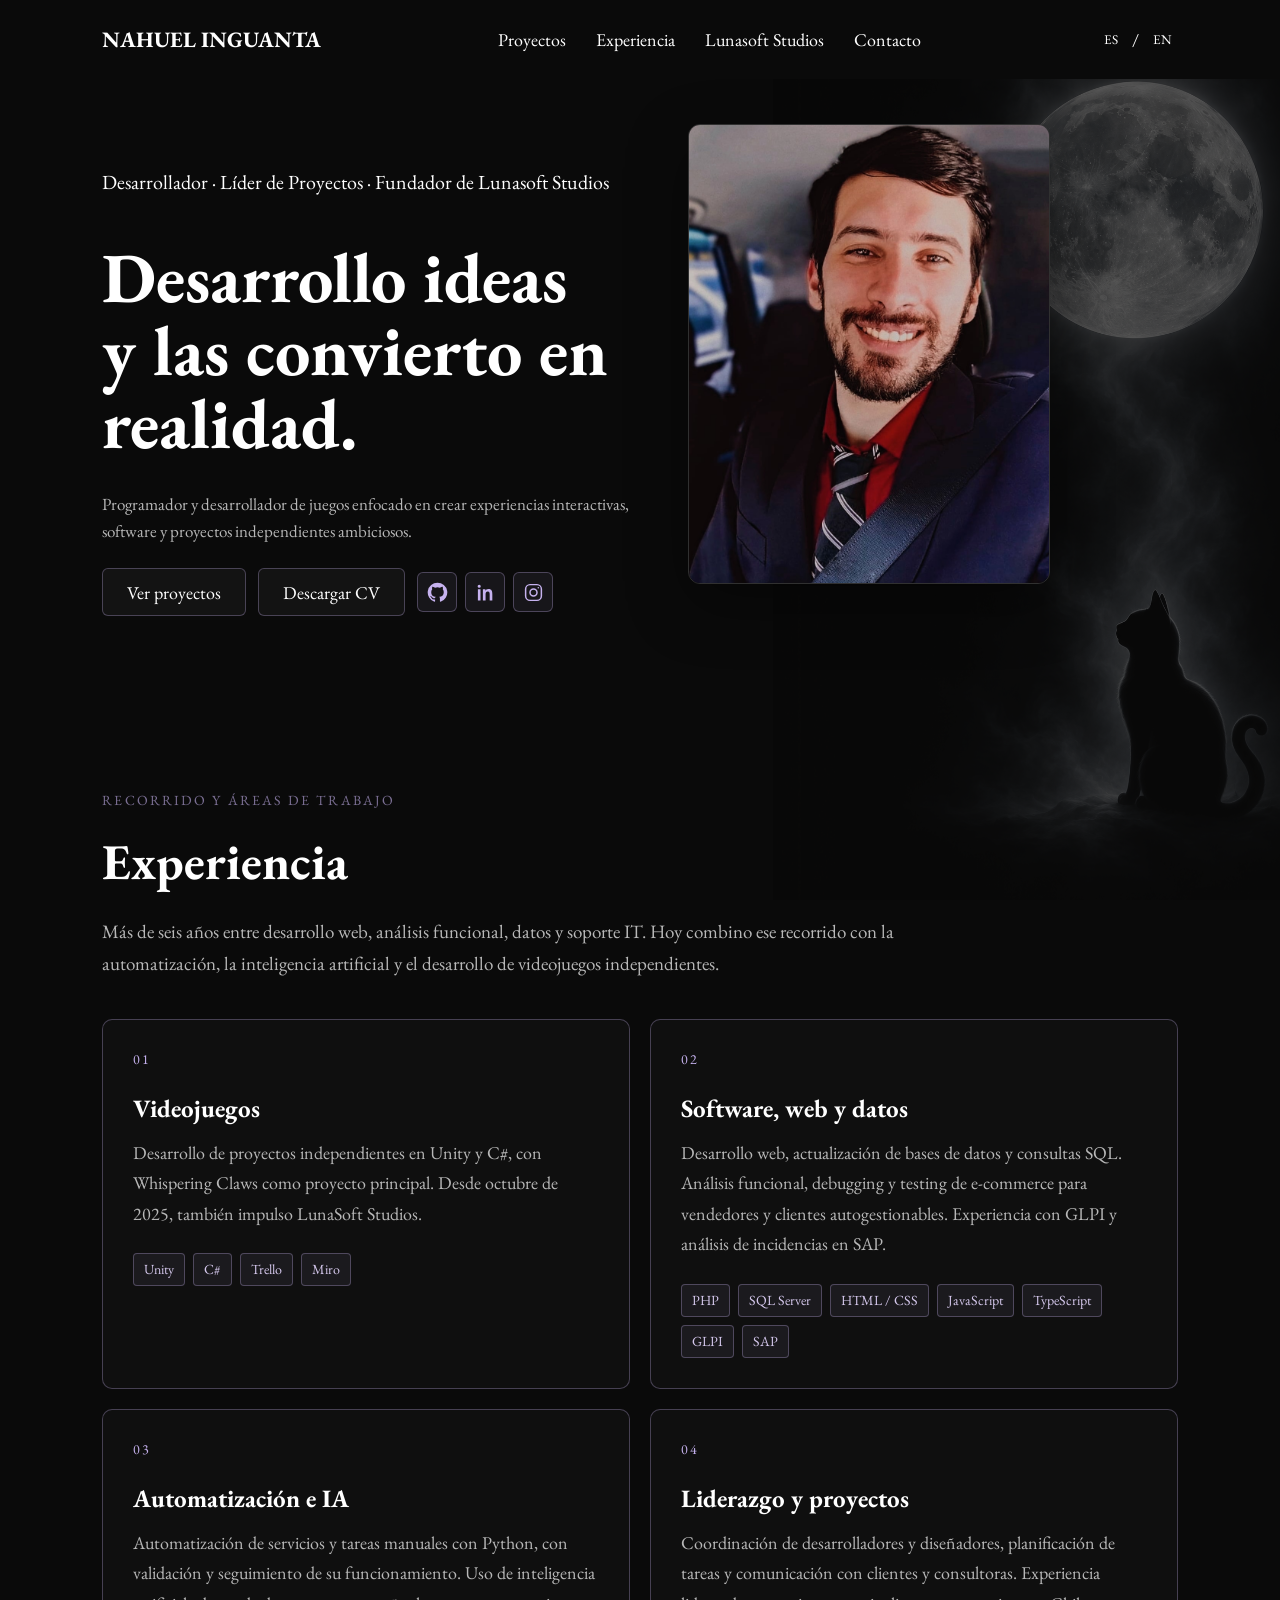
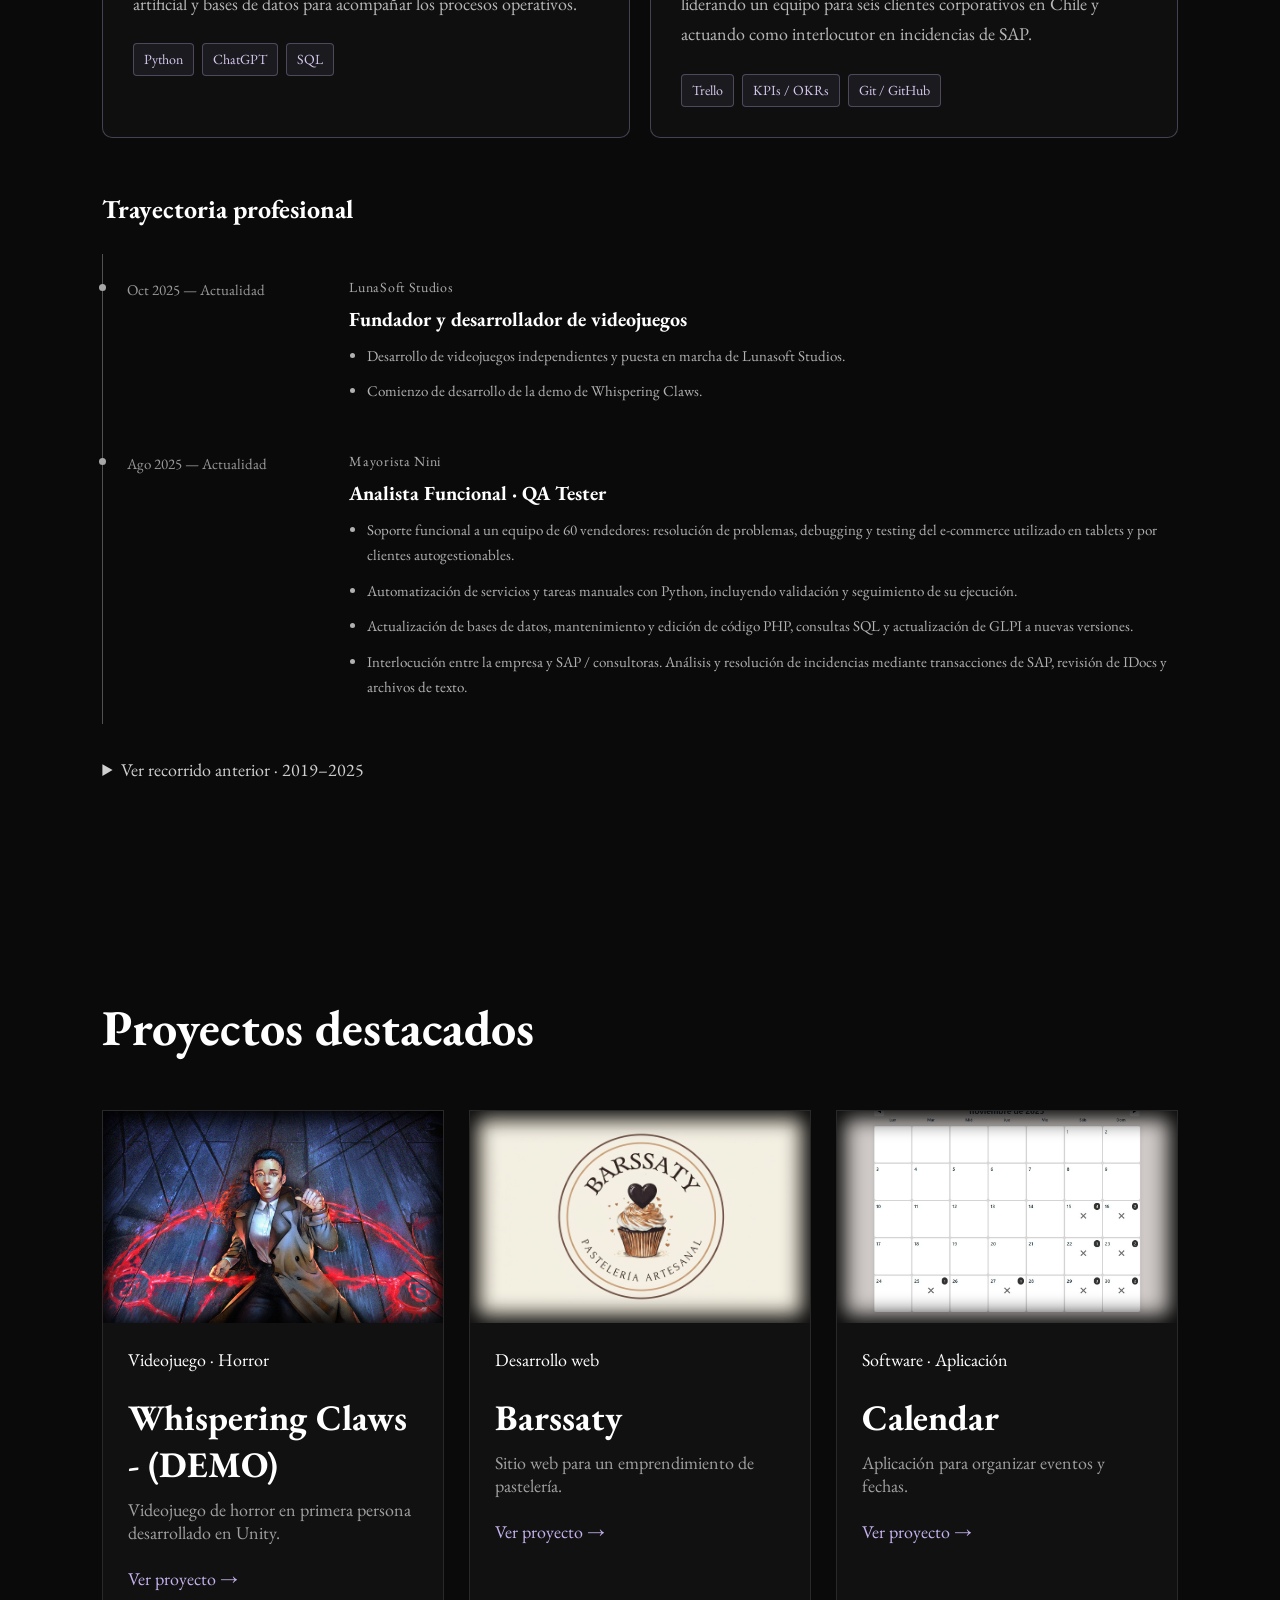
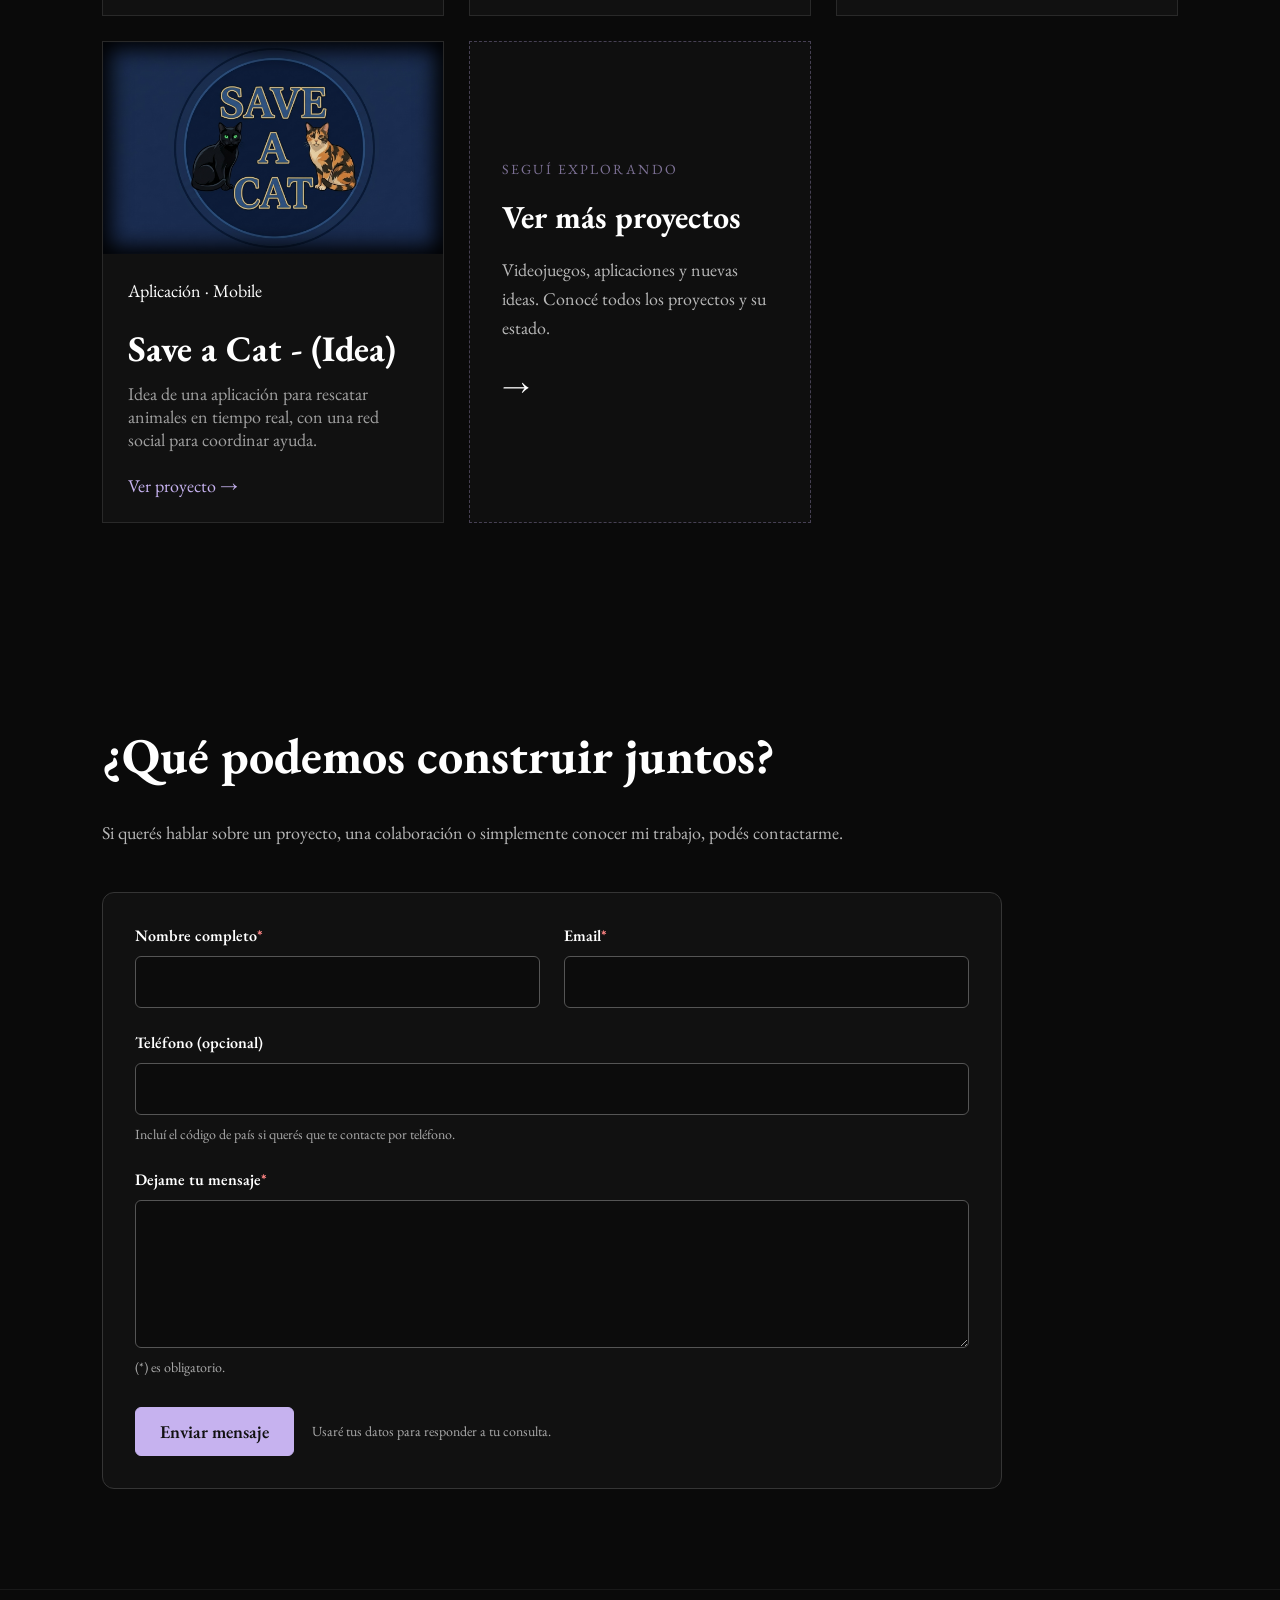
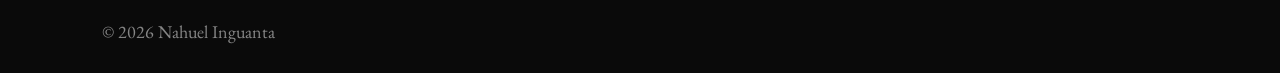
==== commit e8c9f03a: "Finalizado de momento el portfolio." ====
--- a/index.html
+++ b/index.html
@@ -71,14 +71,41 @@
                         Programador y desarrollador de juegos enfocado en crear experiencias interactivas, software y proyectos independientes ambiciosos.
                     </p>
                     <br>
-                    <a
-                        href="#projects"
-                        class="hero-button"
-                        data-es="Ver proyectos"
-                        data-en="View projects"
-                    >
-                        Ver proyectos
-                    </a>
+                    <div class="hero-actions">
+                        <a href="#projects" class="hero-button" data-es="Ver proyectos" data-en="View projects">
+                            Ver proyectos
+                        </a>
+                        <div class="hero-profile-actions">
+                            <a
+                                href="assets/CV-Nahuel-Inguanta.pdf"
+                                class="hero-button"
+                                download="CV-Nahuel-Inguanta.pdf"
+                                data-es="Descargar CV"
+                                data-en="Download CV"
+                            >
+                                Descargar CV
+                            </a>
+                            <div class="hero-socials">
+                                <a class="hero-social" href="https://github.com/Nahueelitoo" target="_blank" rel="noopener noreferrer" aria-label="GitHub" title="GitHub">
+                                    <svg viewBox="0 0 24 24" aria-hidden="true" focusable="false" fill="currentColor">
+                                        <path d="M12 .8a11.2 11.2 0 0 0-3.54 21.83c.56.1.77-.24.77-.54v-2.1c-3.13.68-3.79-1.33-3.79-1.33-.51-1.3-1.25-1.65-1.25-1.65-1.02-.7.08-.69.08-.69 1.13.08 1.72 1.16 1.72 1.16 1 1.72 2.63 1.22 3.27.93.1-.73.39-1.22.71-1.5-2.5-.28-5.13-1.25-5.13-5.56 0-1.23.44-2.24 1.16-3.03-.12-.28-.5-1.43.11-2.99 0 0 .95-.3 3.08 1.16a10.7 10.7 0 0 1 5.6 0c2.14-1.45 3.08-1.16 3.08-1.16.61 1.56.23 2.71.12 2.99.72.79 1.15 1.8 1.15 3.03 0 4.32-2.63 5.28-5.14 5.56.4.35.76 1.03.76 2.08v3.1c0 .3.2.65.77.54A11.2 11.2 0 0 0 12 .8Z" />
+                                    </svg>
+                                </a>
+                                <a class="hero-social" href="https://www.linkedin.com/in/nahuel-inguanta-13bb0a179/" target="_blank" rel="noopener noreferrer" aria-label="LinkedIn" title="LinkedIn">
+                                    <svg viewBox="0 0 24 24" aria-hidden="true" focusable="false" fill="currentColor">
+                                        <path d="M4.8 3a1.8 1.8 0 1 0 0 3.6 1.8 1.8 0 0 0 0-3.6ZM3.3 8.3h3V21h-3V8.3ZM9 8.3h2.9V10h.04c.4-.76 1.4-1.96 3.47-1.96 3.7 0 4.39 2.43 4.39 5.59V21h-3.02v-6.53c0-1.56-.03-3.57-2.18-3.57-2.18 0-2.51 1.7-2.51 3.45V21H9V8.3Z" />
+                                    </svg>
+                                </a>
+                                <a class="hero-social" href="https://www.instagram.com/nahueel_inguanta/" target="_blank" rel="noopener noreferrer" aria-label="Instagram" title="Instagram">
+                                    <svg viewBox="0 0 24 24" aria-hidden="true" focusable="false" fill="none" stroke="currentColor" stroke-width="1.7">
+                                        <rect x="3" y="3" width="18" height="18" rx="5" />
+                                        <circle cx="12" cy="12" r="4" />
+                                        <circle cx="17.5" cy="6.5" r=".9" fill="currentColor" stroke="none" />
+                                    </svg>
+                                </a>
+                            </div>
+                        </div>
+                    </div>
                 </div>
                 <div class="hero-photo">
                     <img src="./Images/Portfolio_image.jpg" alt="Nahuel Inguanta">
--- a/style.css
+++ b/style.css
@@ -100,6 +100,12 @@
     transition: background 180ms ease, border-color 180ms ease;
 }
 .hero-button:hover { background: rgba(255, 255, 255, .12); border-color: #fff; }
+.hero-actions, .hero-profile-actions { display: flex; flex-wrap: wrap; align-items: center; gap: 12px; }
+.hero-actions .hero-button { white-space: nowrap; }
+.hero-socials { display: flex; align-items: center; gap: 8px; }
+.hero-social { display: inline-grid; place-items: center; width: 40px; height: 40px; border: 1px solid var(--lunar-border); border-radius: 6px; background: var(--lunar-surface); color: var(--lunar-accent); transition: background 180ms ease, border-color 180ms ease; }
+.hero-social svg { display: block; width: 21px; height: 21px; }
+.hero-social:hover { background: rgba(198,178,239,.16); border-color: var(--lunar-accent); }
 .nav-links a { transition: color 180ms ease; }
 .nav-links a:hover { color: #c2c2c2; }
 .language-switch { display: flex; align-items: center; gap: 8px; }
